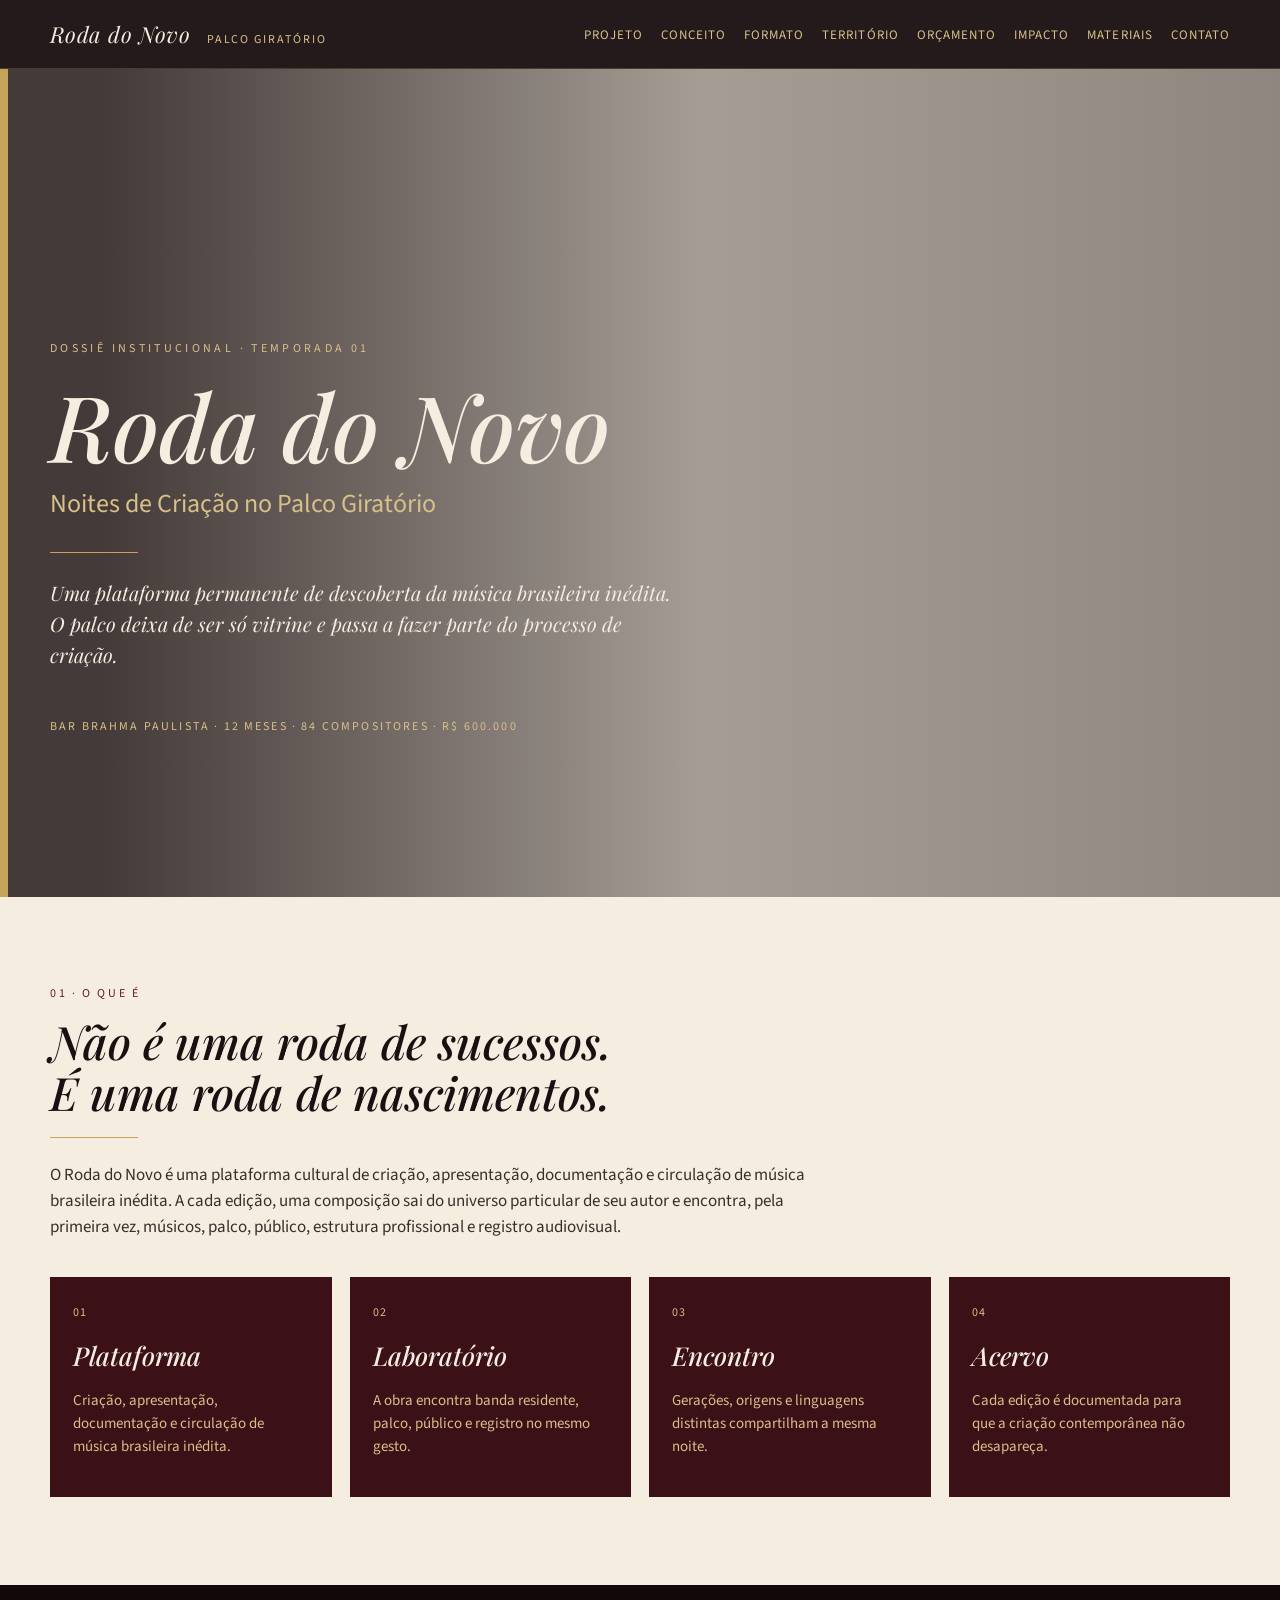
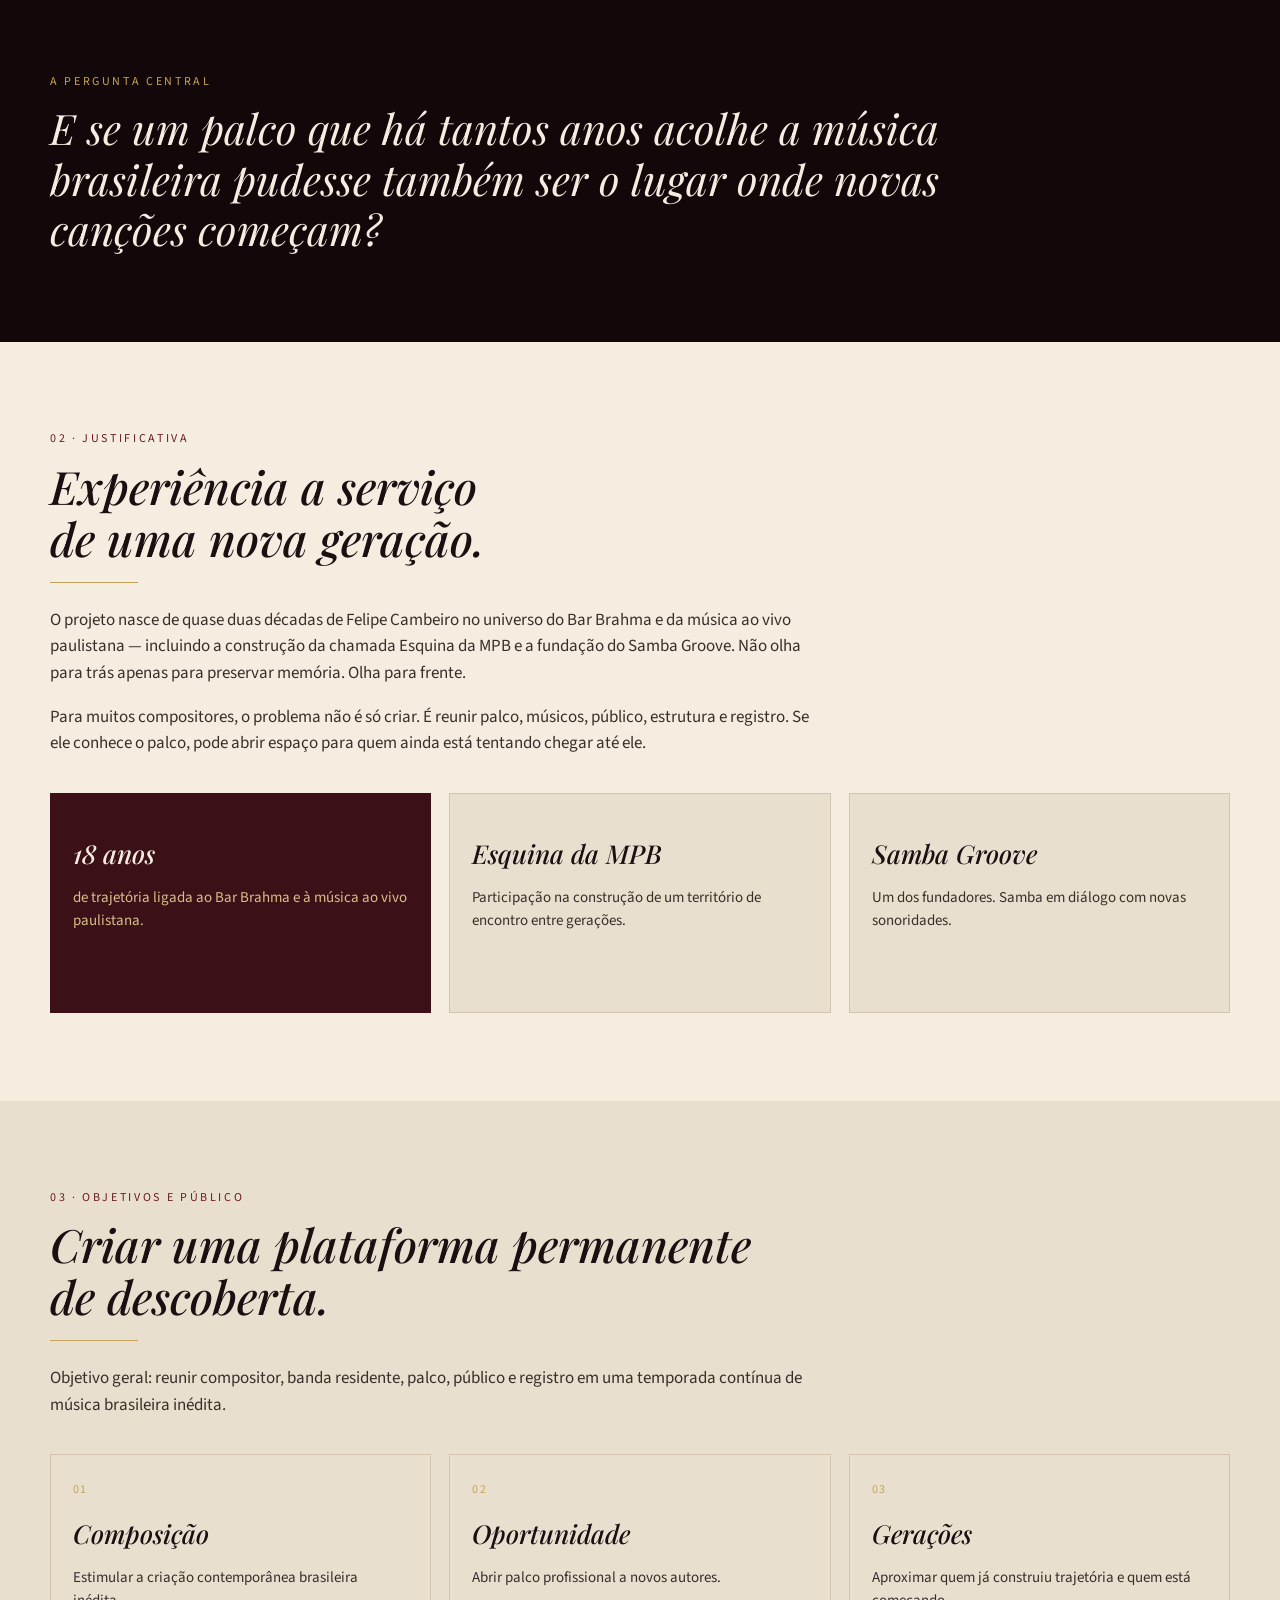
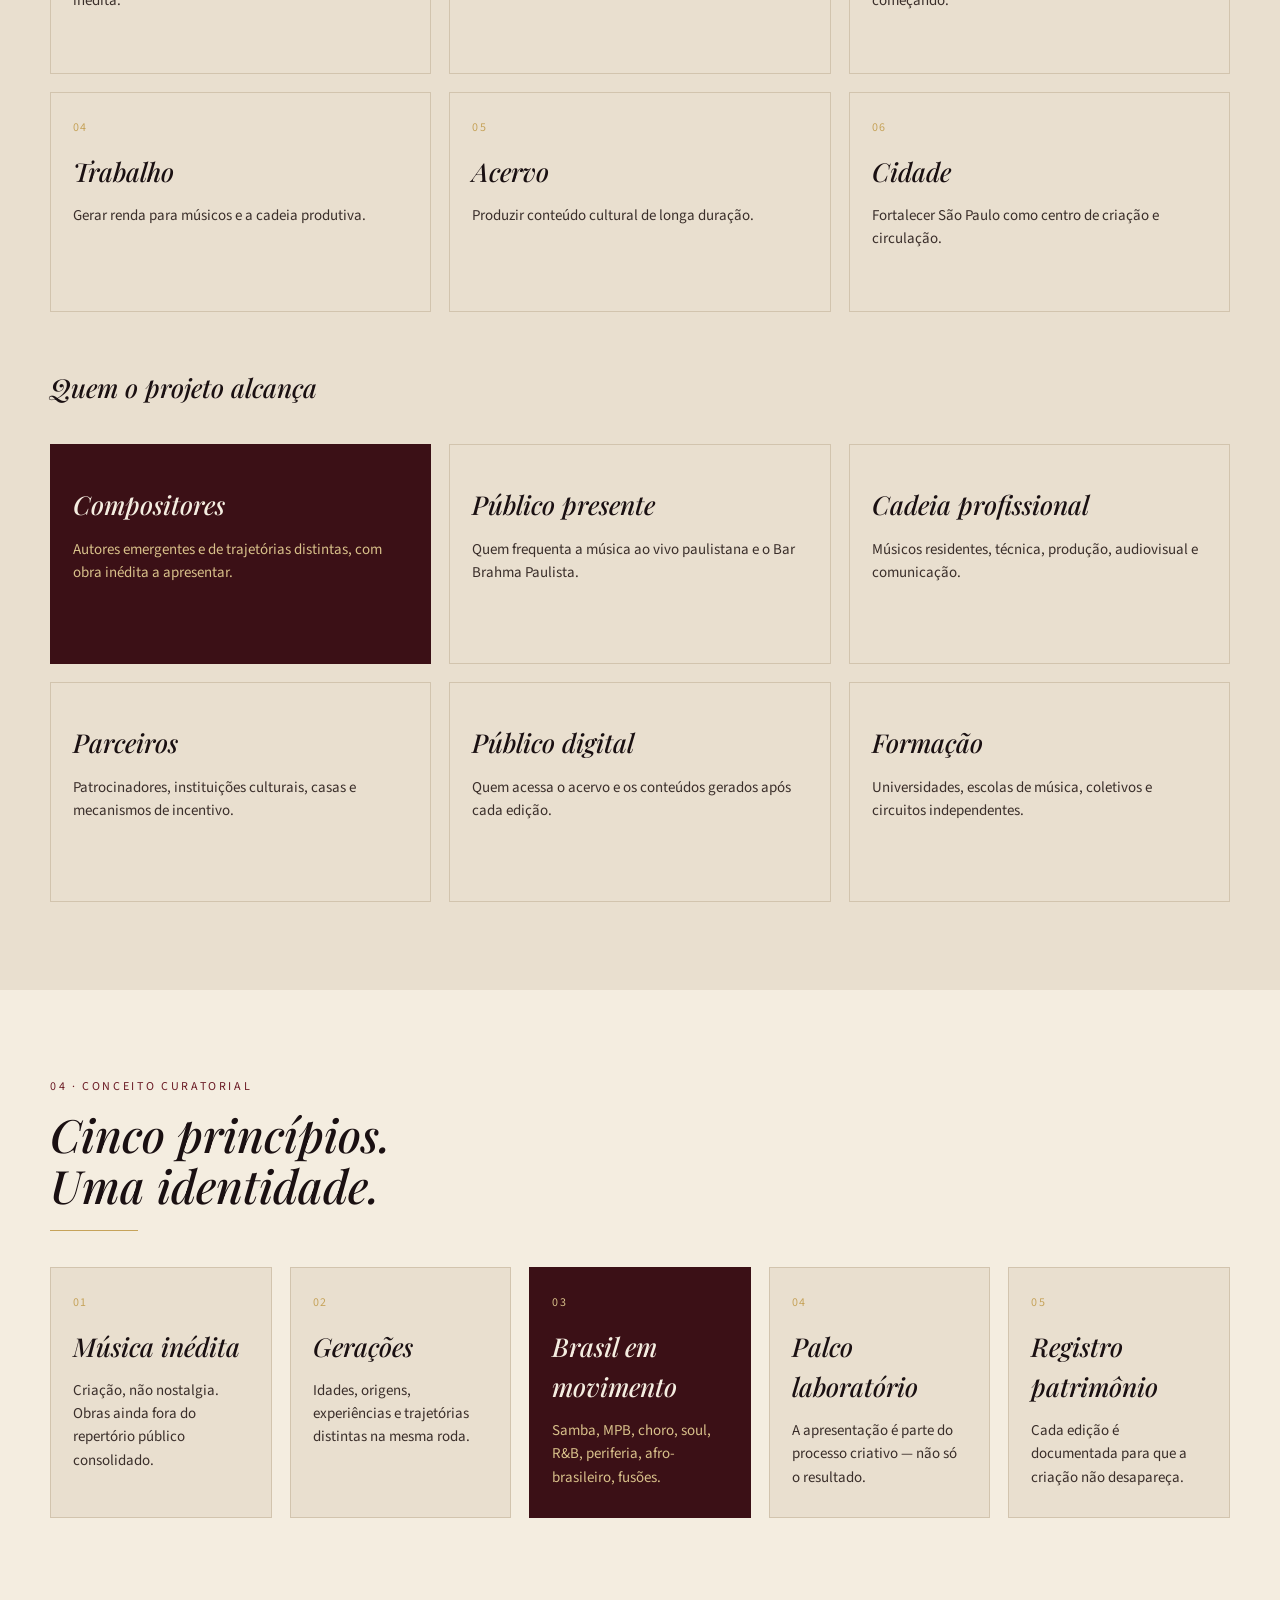
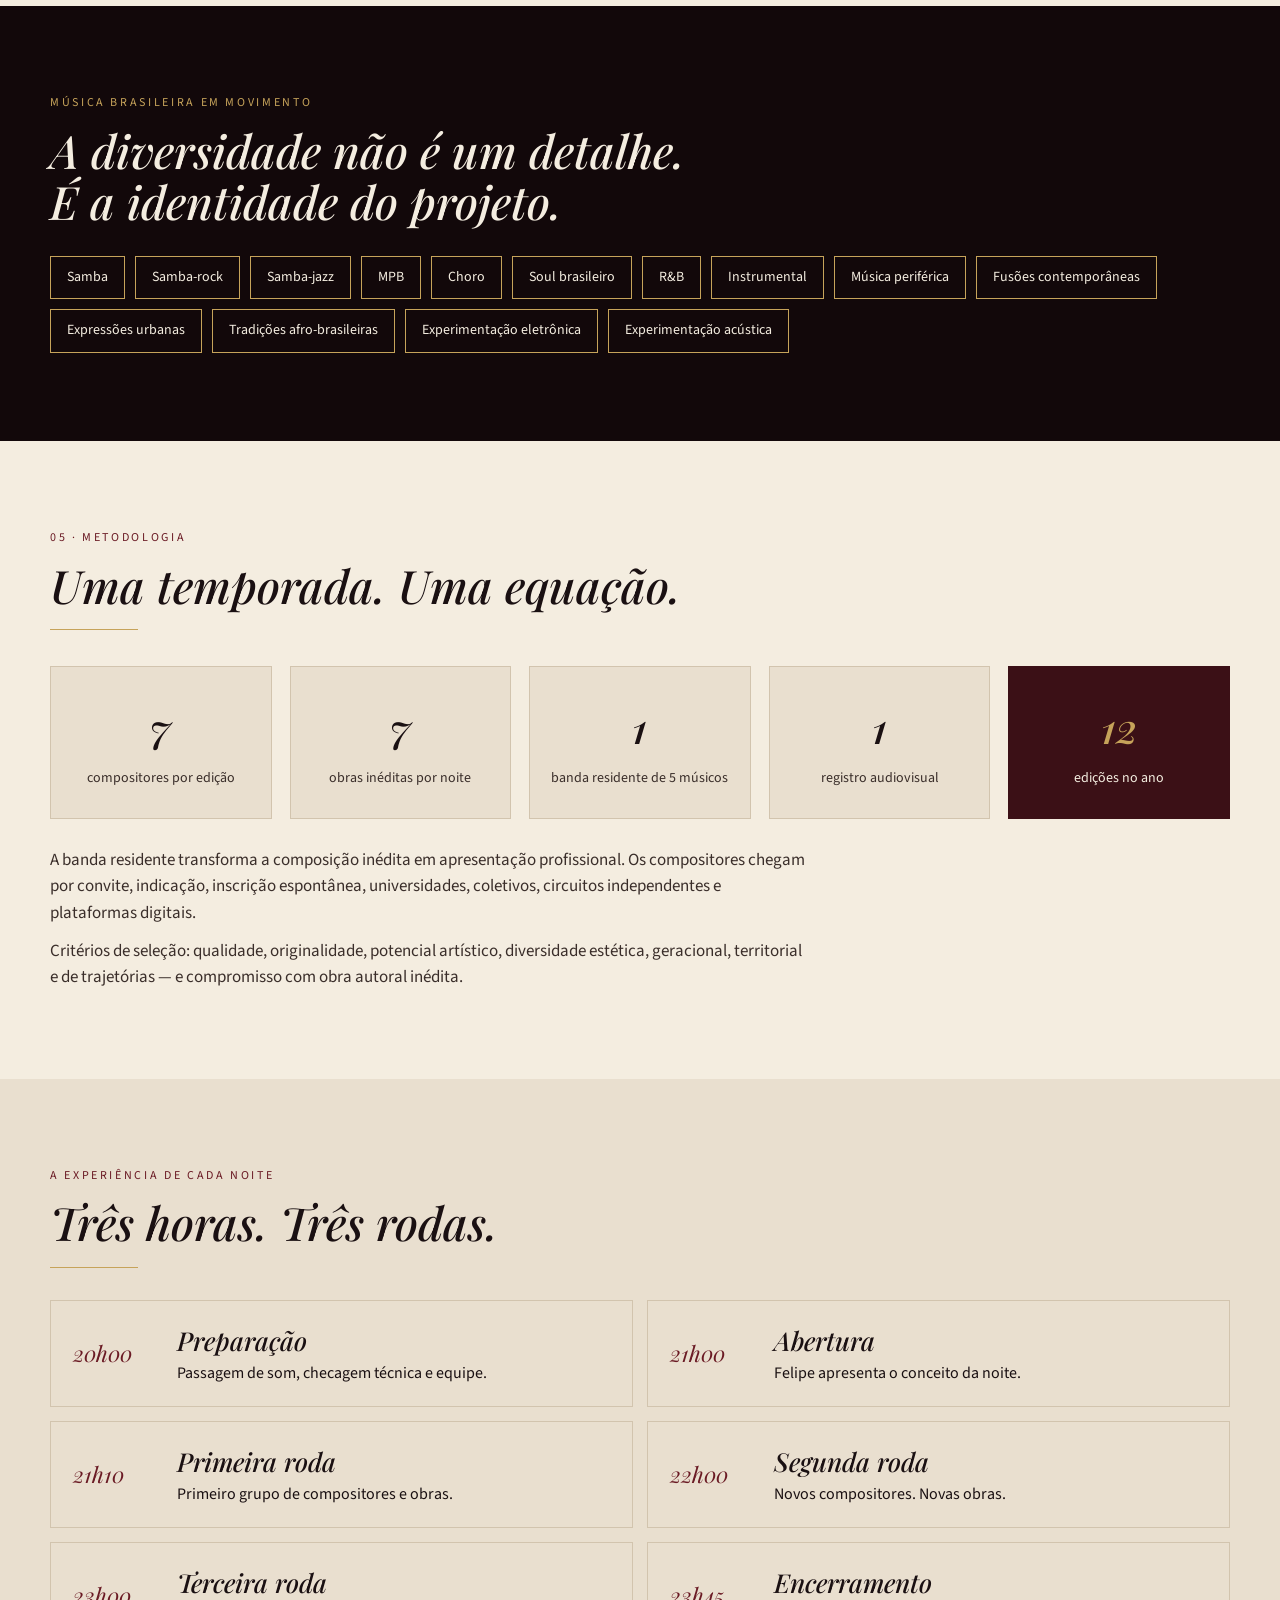
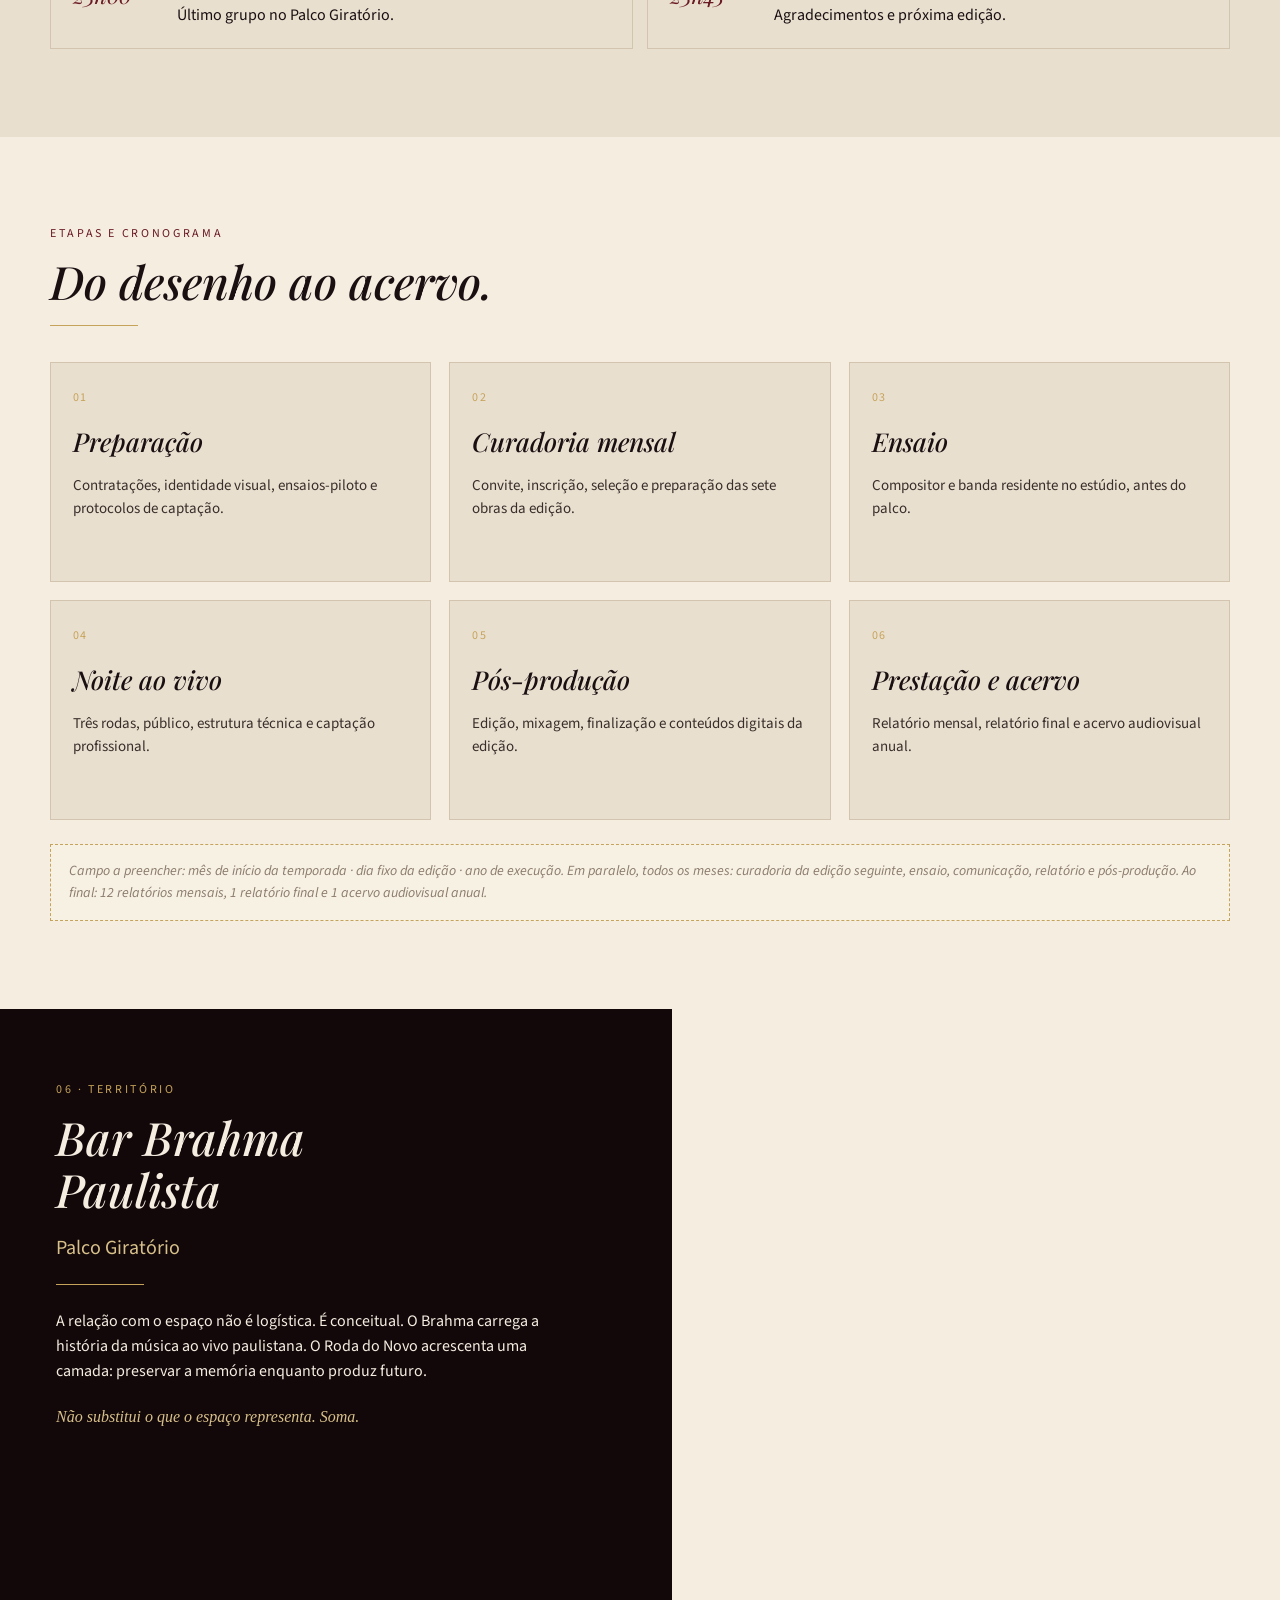
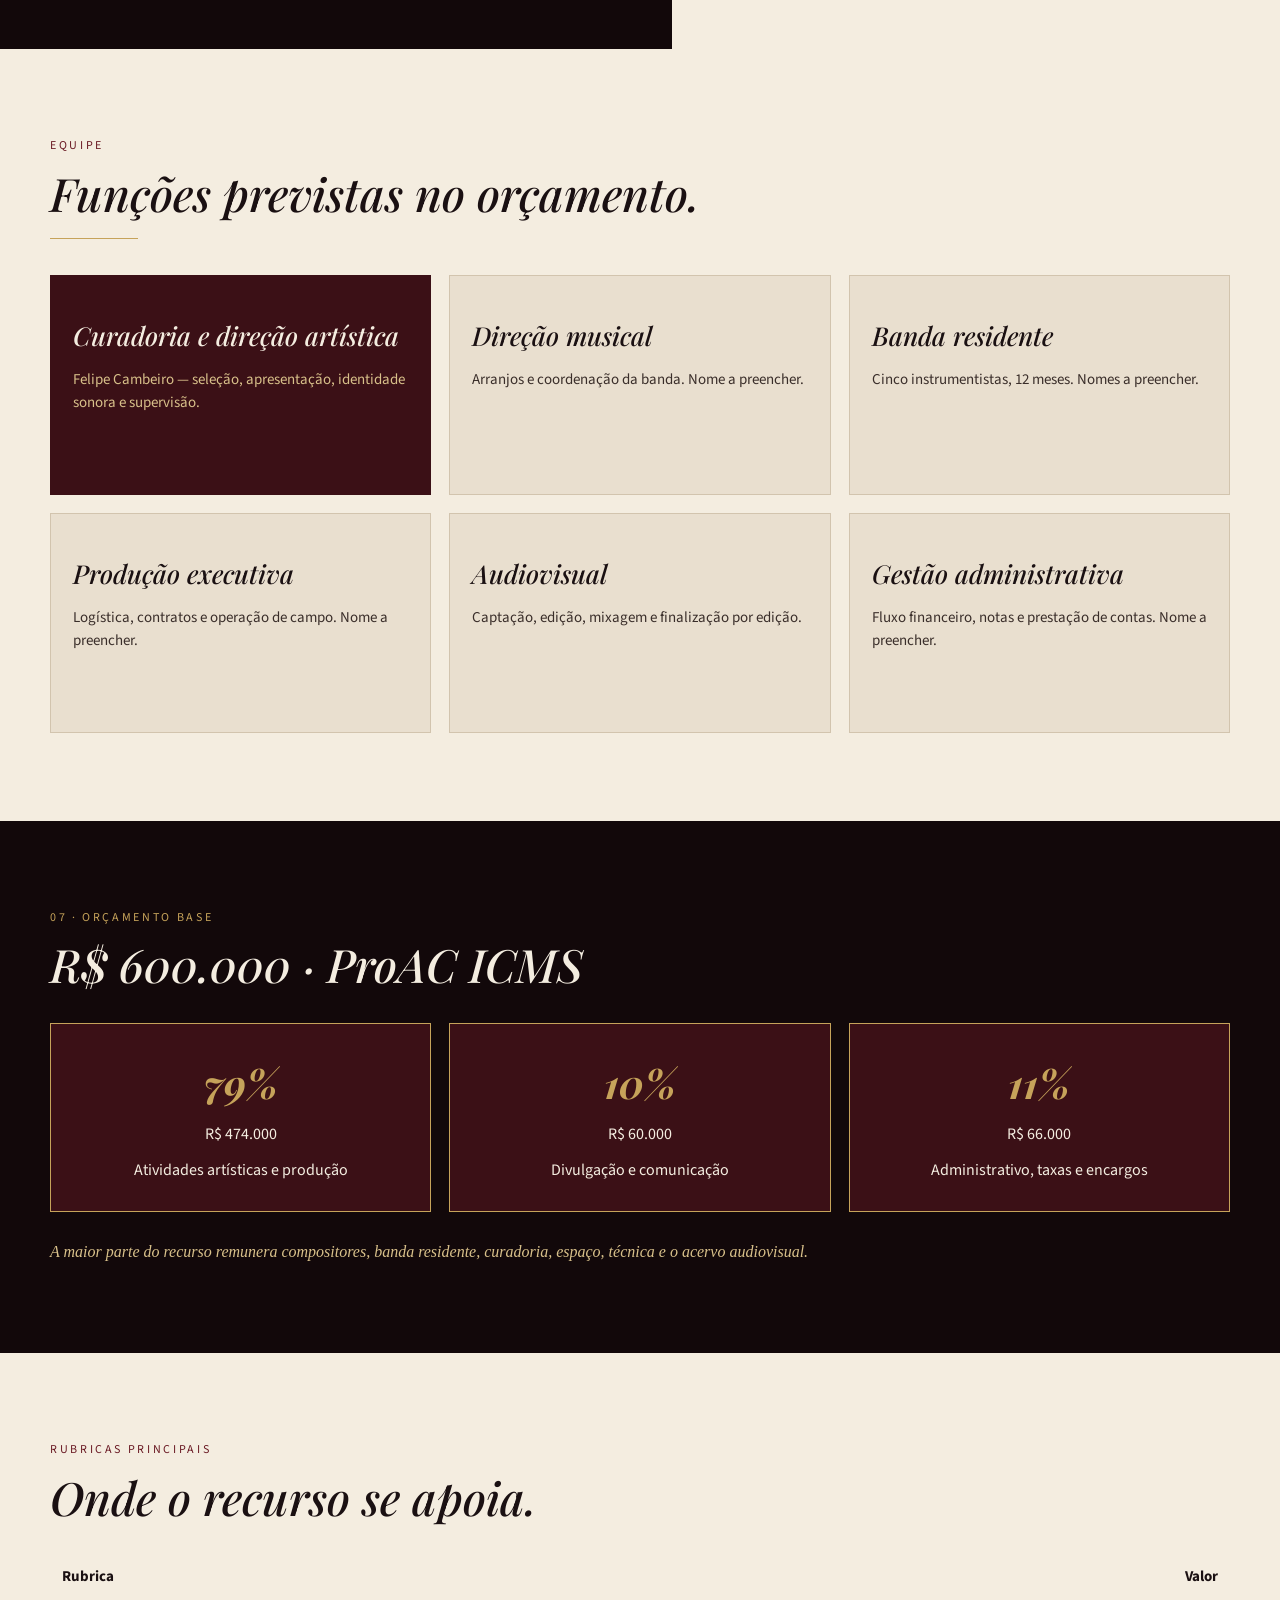
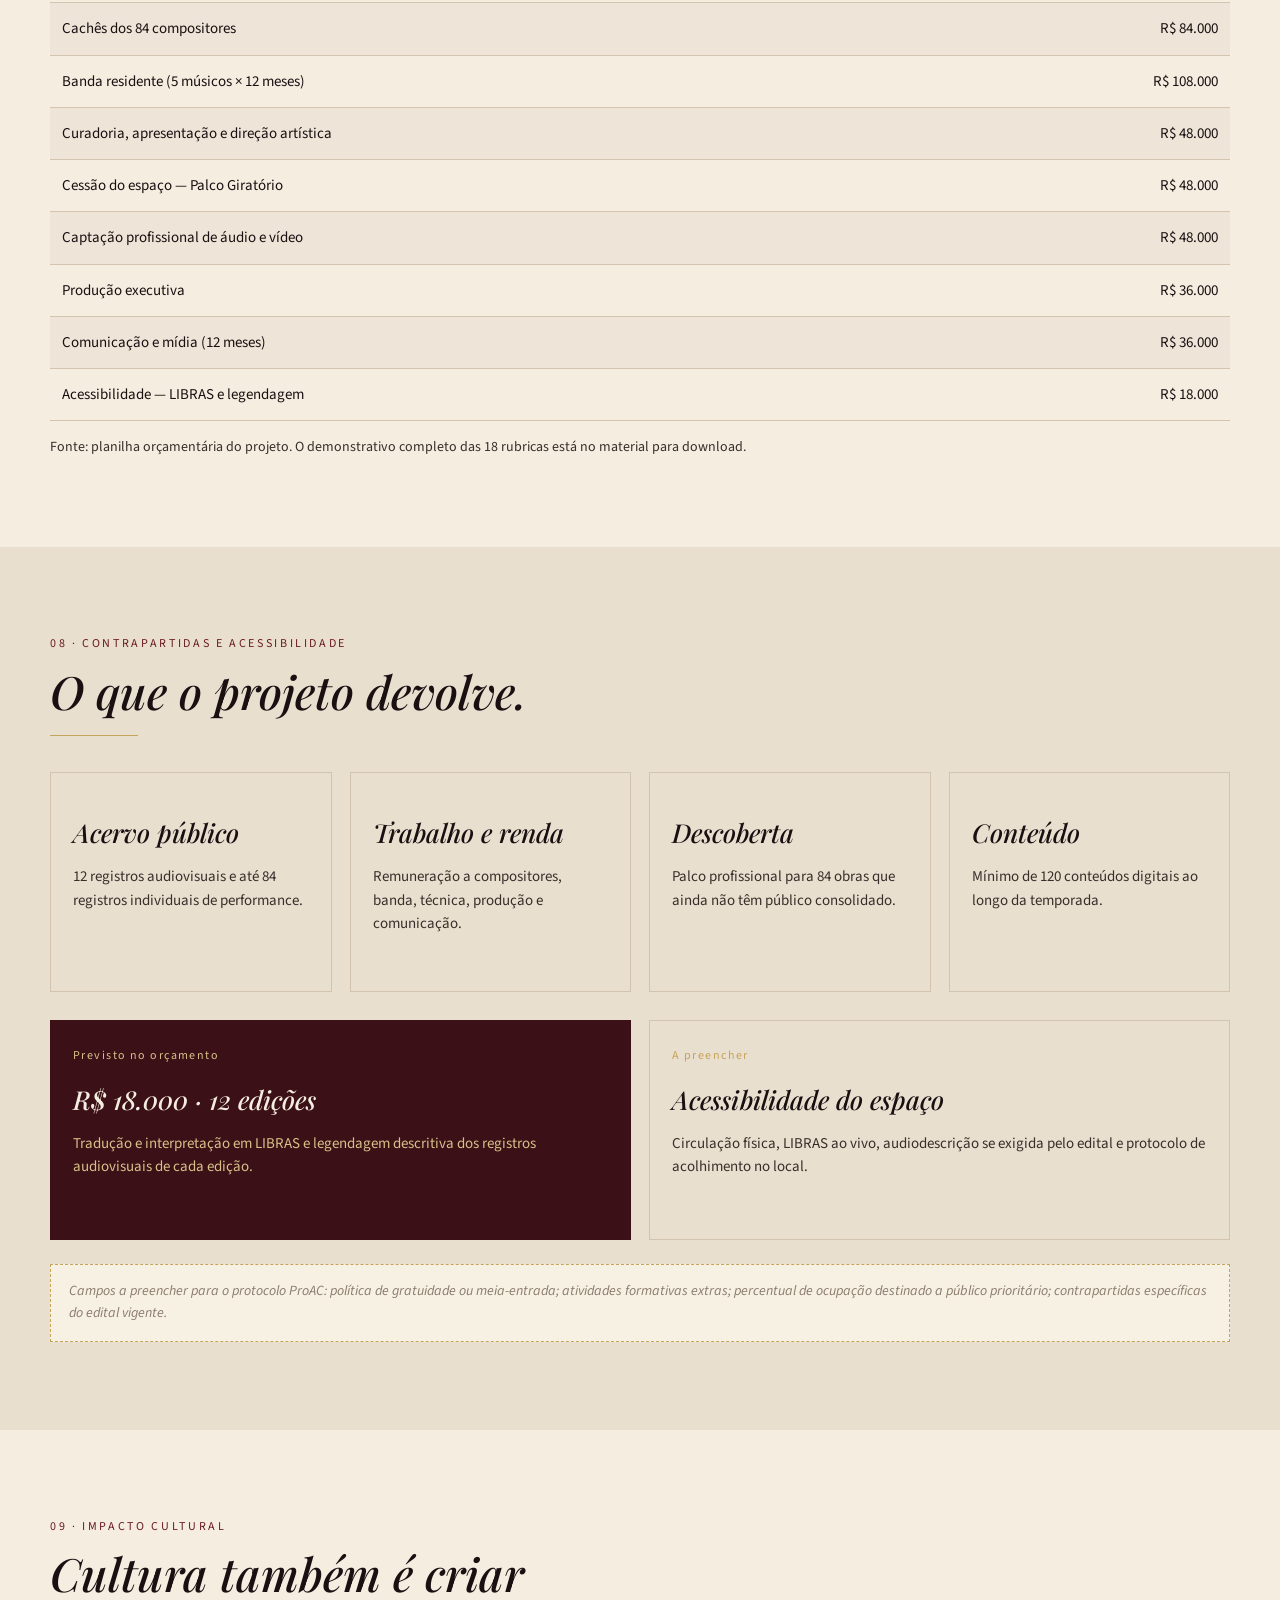
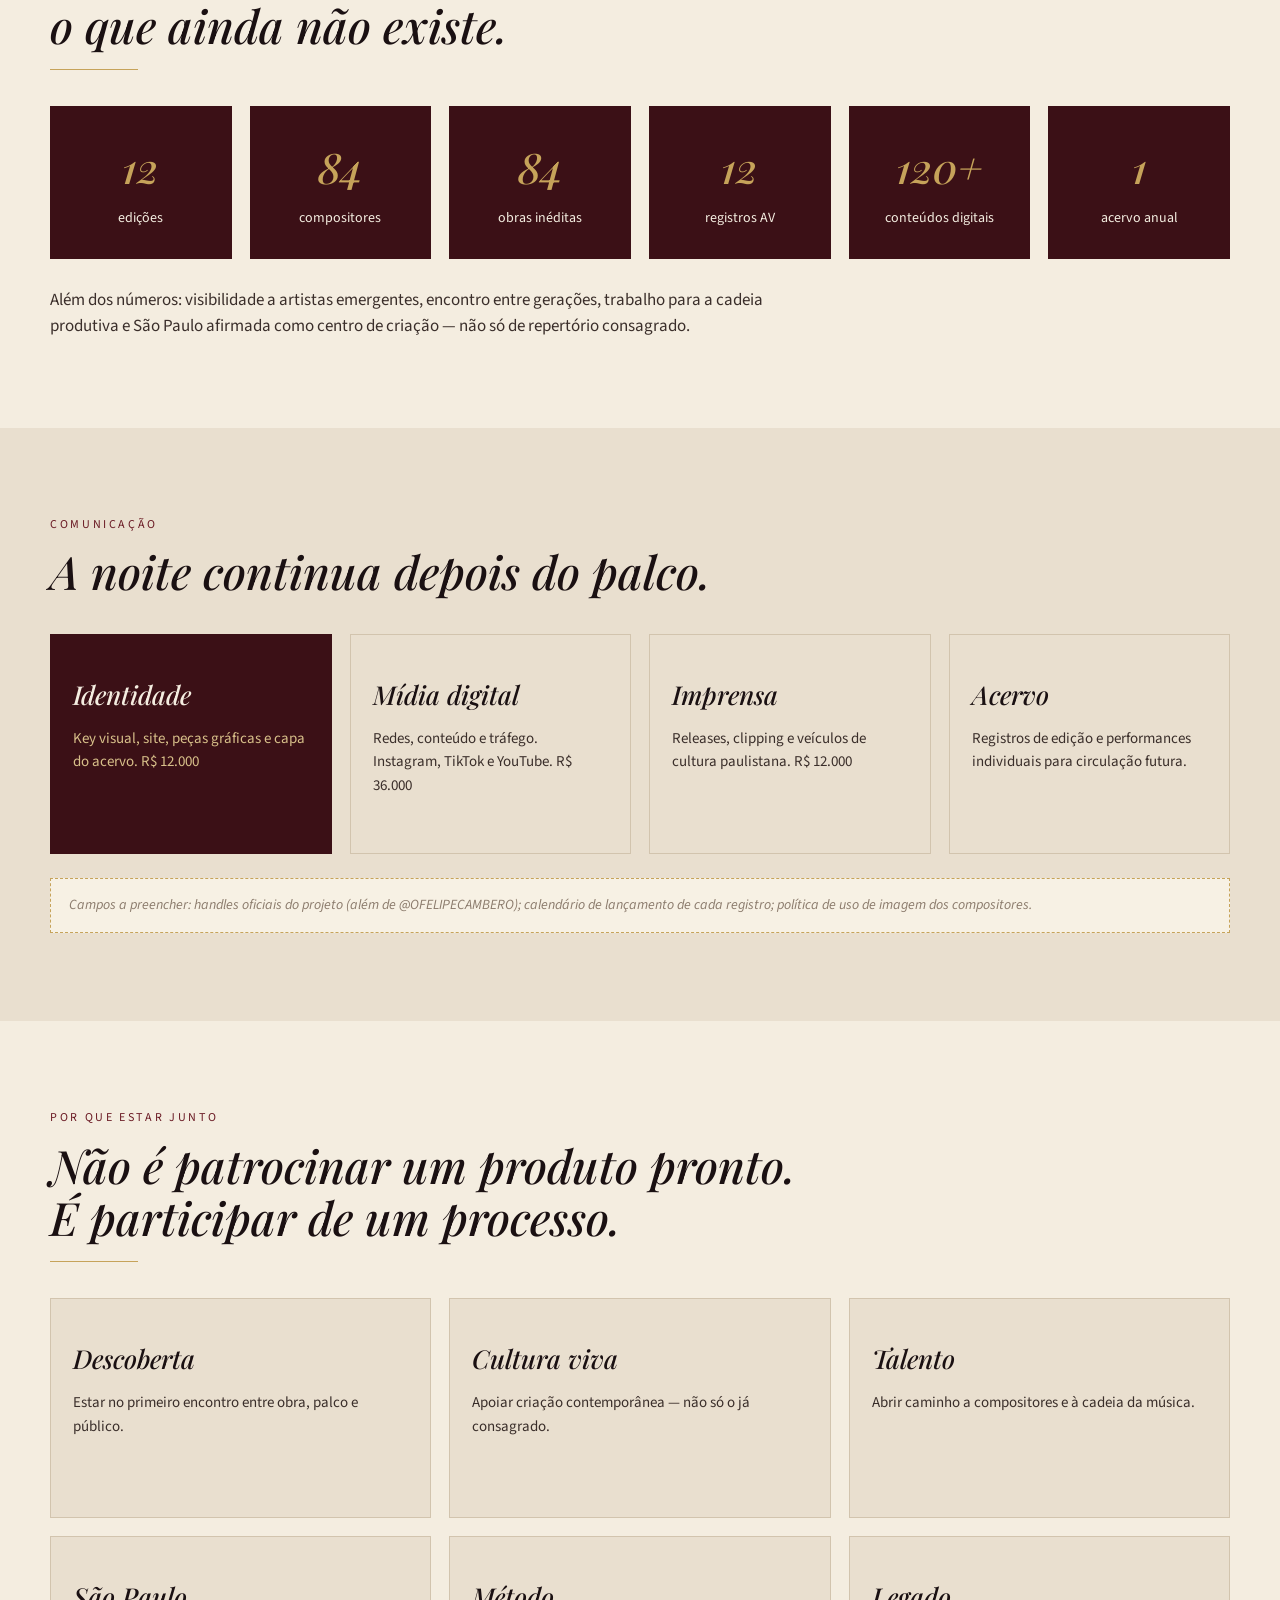
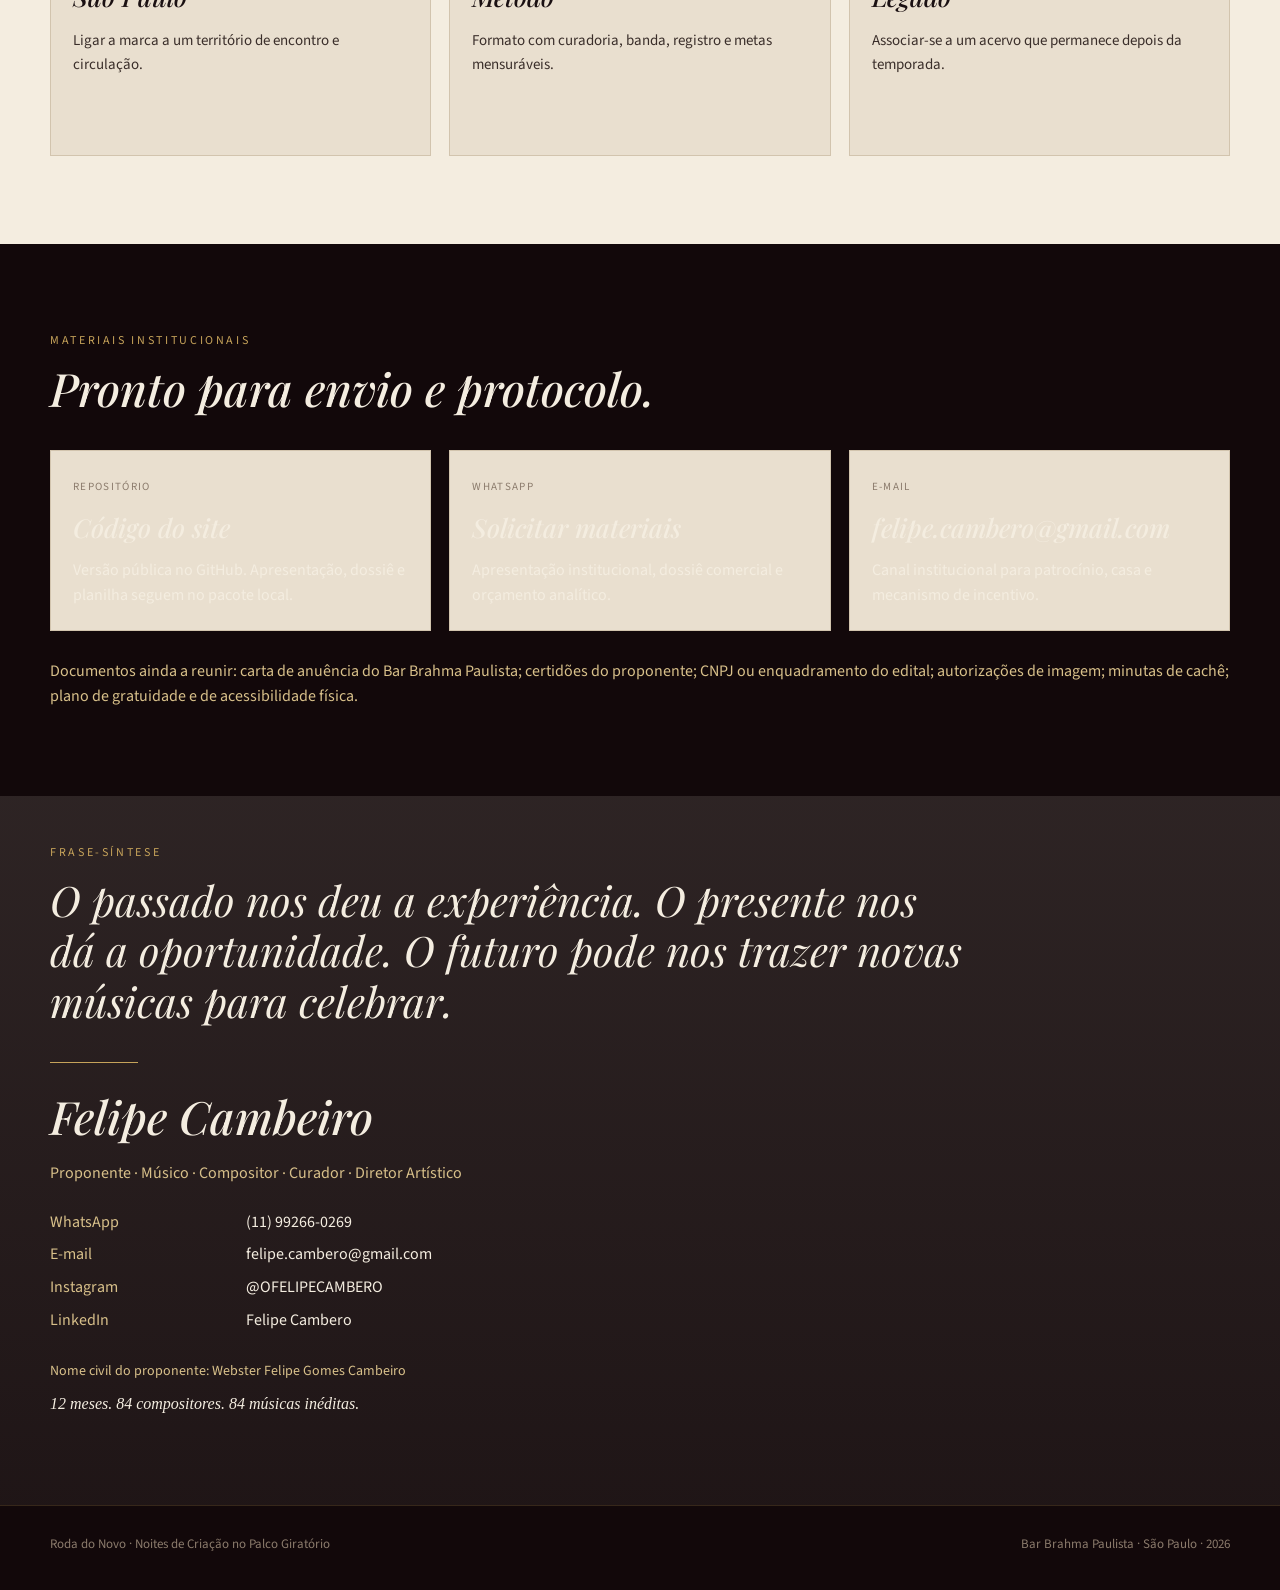
==== index.html @ fe4c33e0 "Adiciona a página institucional do Roda do Novo" ====
<!DOCTYPE html>
<html lang="pt-BR">
<head>
  <meta charset="UTF-8" />
  <meta name="viewport" content="width=device-width, initial-scale=1" />
  <title>Roda do Novo — Noites de Criação no Palco Giratório</title>
  <meta name="description" content="Plataforma de criação, apresentação, documentação e circulação de música brasileira inédita no Palco Giratório do Bar Brahma Paulista." />
  <link rel="preconnect" href="https://fonts.googleapis.com" />
  <link rel="preconnect" href="https://fonts.gstatic.com" crossorigin />
  <link href="https://fonts.googleapis.com/css2?family=Playfair+Display:ital,wght@0,500;1,500;1,600&family=Source+Sans+3:wght@400;500;600&display=swap" rel="stylesheet" />
  <link rel="stylesheet" href="css/site.css" />
</head>
<body>
  <header class="nav">
    <div class="nav-inner">
      <a class="brand" href="#inicio">Roda do Novo <span>Palco Giratório</span></a>
      <button class="nav-toggle" type="button" aria-expanded="false">Menu</button>
      <ul class="nav-links">
        <li><a href="#projeto">Projeto</a></li>
        <li><a href="#conceito">Conceito</a></li>
        <li><a href="#formato">Formato</a></li>
        <li><a href="#territorio">Território</a></li>
        <li><a href="#orcamento">Orçamento</a></li>
        <li><a href="#impacto">Impacto</a></li>
        <li><a href="#materiais">Materiais</a></li>
        <li><a href="#contato">Contato</a></li>
      </ul>
    </div>
  </header>
  <section class="hero" id="inicio">
    <div class="wrap hero-inner">
      <p class="kicker">Dossiê institucional · Temporada 01</p>
      <h1>Roda do Novo</h1>
      <p class="sub">Noites de Criação no Palco Giratório</p>
      <hr class="rule" />
      <p class="lead">Uma plataforma permanente de descoberta da música brasileira inédita. O palco deixa de ser só vitrine e passa a fazer parte do processo de criação.</p>
      <p class="hero-meta">Bar Brahma Paulista · 12 meses · 84 compositores · R$ 600.000</p>
    </div>
  </section>
  <section id="projeto">
    <div class="wrap">
      <p class="sec-label">01 · O que é</p>
      <h2>Não é uma roda de sucessos.<br />É uma roda de nascimentos.</h2>
      <hr class="rule" />
      <p class="muted">O Roda do Novo é uma plataforma cultural de criação, apresentação, documentação e circulação de música brasileira inédita. A cada edição, uma composição sai do universo particular de seu autor e encontra, pela primeira vez, músicos, palco, público, estrutura profissional e registro audiovisual.</p>
      <div class="grid-4">
        <article class="card dark"><p class="num">01</p><h3>Plataforma</h3><p>Criação, apresentação, documentação e circulação de música brasileira inédita.</p></article>
        <article class="card dark"><p class="num">02</p><h3>Laboratório</h3><p>A obra encontra banda residente, palco, público e registro no mesmo gesto.</p></article>
        <article class="card dark"><p class="num">03</p><h3>Encontro</h3><p>Gerações, origens e linguagens distintas compartilham a mesma noite.</p></article>
        <article class="card dark"><p class="num">04</p><h3>Acervo</h3><p>Cada edição é documentada para que a criação contemporânea não desapareça.</p></article>
      </div>
    </div>
  </section>
  <section class="on-dark">
    <div class="wrap">
      <p class="sec-label">A pergunta central</p>
      <p class="quote-block">E se um palco que há tantos anos acolhe a música brasileira pudesse também ser o lugar onde novas canções começam?</p>
    </div>
  </section>
  <section id="justificativa">
    <div class="wrap">
      <p class="sec-label">02 · Justificativa</p>
      <h2>Experiência a serviço<br />de uma nova geração.</h2>
      <hr class="rule" />
      <p class="muted">O projeto nasce de quase duas décadas de Felipe Cambeiro no universo do Bar Brahma e da música ao vivo paulistana — incluindo a construção da chamada Esquina da MPB e a fundação do Samba Groove. Não olha para trás apenas para preservar memória. Olha para frente.</p>
      <p class="muted" style="margin-top:18px">Para muitos compositores, o problema não é só criar. É reunir palco, músicos, público, estrutura e registro. Se ele conhece o palco, pode abrir espaço para quem ainda está tentando chegar até ele.</p>
      <div class="grid-3" style="margin-top:36px">
        <article class="card dark"><h3>18 anos</h3><p>de trajetória ligada ao Bar Brahma e à música ao vivo paulistana.</p></article>
        <article class="card"><h3>Esquina da MPB</h3><p>Participação na construção de um território de encontro entre gerações.</p></article>
        <article class="card"><h3>Samba Groove</h3><p>Um dos fundadores. Samba em diálogo com novas sonoridades.</p></article>
      </div>
    </div>
  </section>
  <section class="on-paper" id="objetivos">
    <div class="wrap">
      <p class="sec-label">03 · Objetivos e público</p>
      <h2>Criar uma plataforma permanente<br />de descoberta.</h2>
      <hr class="rule" />
      <p class="muted">Objetivo geral: reunir compositor, banda residente, palco, público e registro em uma temporada contínua de música brasileira inédita.</p>
      <div class="grid-3">
        <article class="card"><p class="num">01</p><h3>Composição</h3><p>Estimular a criação contemporânea brasileira inédita.</p></article>
        <article class="card"><p class="num">02</p><h3>Oportunidade</h3><p>Abrir palco profissional a novos autores.</p></article>
        <article class="card"><p class="num">03</p><h3>Gerações</h3><p>Aproximar quem já construiu trajetória e quem está começando.</p></article>
        <article class="card"><p class="num">04</p><h3>Trabalho</h3><p>Gerar renda para músicos e a cadeia produtiva.</p></article>
        <article class="card"><p class="num">05</p><h3>Acervo</h3><p>Produzir conteúdo cultural de longa duração.</p></article>
        <article class="card"><p class="num">06</p><h3>Cidade</h3><p>Fortalecer São Paulo como centro de criação e circulação.</p></article>
      </div>
      <h3 style="margin-top:56px">Quem o projeto alcança</h3>
      <div class="grid-3">
        <article class="card dark"><h3>Compositores</h3><p>Autores emergentes e de trajetórias distintas, com obra inédita a apresentar.</p></article>
        <article class="card"><h3>Público presente</h3><p>Quem frequenta a música ao vivo paulistana e o Bar Brahma Paulista.</p></article>
        <article class="card"><h3>Cadeia profissional</h3><p>Músicos residentes, técnica, produção, audiovisual e comunicação.</p></article>
        <article class="card"><h3>Parceiros</h3><p>Patrocinadores, instituições culturais, casas e mecanismos de incentivo.</p></article>
        <article class="card"><h3>Público digital</h3><p>Quem acessa o acervo e os conteúdos gerados após cada edição.</p></article>
        <article class="card"><h3>Formação</h3><p>Universidades, escolas de música, coletivos e circuitos independentes.</p></article>
      </div>
    </div>
  </section>
  <section id="conceito">
    <div class="wrap">
      <p class="sec-label">04 · Conceito curatorial</p>
      <h2>Cinco princípios.<br />Uma identidade.</h2>
      <hr class="rule" />
      <div class="grid-5">
        <article class="card"><p class="num">01</p><h3>Música inédita</h3><p>Criação, não nostalgia. Obras ainda fora do repertório público consolidado.</p></article>
        <article class="card"><p class="num">02</p><h3>Gerações</h3><p>Idades, origens, experiências e trajetórias distintas na mesma roda.</p></article>
        <article class="card dark"><p class="num">03</p><h3>Brasil em movimento</h3><p>Samba, MPB, choro, soul, R&B, periferia, afro-brasileiro, fusões.</p></article>
        <article class="card"><p class="num">04</p><h3>Palco laboratório</h3><p>A apresentação é parte do processo criativo — não só o resultado.</p></article>
        <article class="card"><p class="num">05</p><h3>Registro patrimônio</h3><p>Cada edição é documentada para que a criação não desapareça.</p></article>
      </div>
    </div>
  </section>
  <section class="on-dark">
    <div class="wrap">
      <p class="sec-label">Música brasileira em movimento</p>
      <h2>A diversidade não é um detalhe.<br />É a identidade do projeto.</h2>
      <div class="tags">
        <span>Samba</span><span>Samba-rock</span><span>Samba-jazz</span><span>MPB</span><span>Choro</span>
        <span>Soul brasileiro</span><span>R&B</span><span>Instrumental</span><span>Música periférica</span>
        <span>Fusões contemporâneas</span><span>Expressões urbanas</span><span>Tradições afro-brasileiras</span>
        <span>Experimentação eletrônica</span><span>Experimentação acústica</span>
      </div>
    </div>
  </section>
  <section id="formato">
    <div class="wrap">
      <p class="sec-label">05 · Metodologia</p>
      <h2>Uma temporada. Uma equação.</h2>
      <hr class="rule" />
      <div class="grid-5">
        <article class="stat"><strong>7</strong><span>compositores por edição</span></article>
        <article class="stat"><strong>7</strong><span>obras inéditas por noite</span></article>
        <article class="stat"><strong>1</strong><span>banda residente de 5 músicos</span></article>
        <article class="stat"><strong>1</strong><span>registro audiovisual</span></article>
        <article class="stat accent"><strong>12</strong><span>edições no ano</span></article>
      </div>
      <p class="muted" style="margin-top:28px">A banda residente transforma a composição inédita em apresentação profissional. Os compositores chegam por convite, indicação, inscrição espontânea, universidades, coletivos, circuitos independentes e plataformas digitais.</p>
      <p class="muted" style="margin-top:12px">Critérios de seleção: qualidade, originalidade, potencial artístico, diversidade estética, geracional, territorial e de trajetórias — e compromisso com obra autoral inédita.</p>
    </div>
  </section>
  <section class="on-paper" id="noite">
    <div class="wrap">
      <p class="sec-label">A experiência de cada noite</p>
      <h2>Três horas. Três rodas.</h2>
      <hr class="rule" />
      <div class="night">
        <article><time>20h00</time><div><h3>Preparação</h3><p>Passagem de som, checagem técnica e equipe.</p></div></article>
        <article><time>21h00</time><div><h3>Abertura</h3><p>Felipe apresenta o conceito da noite.</p></div></article>
        <article><time>21h10</time><div><h3>Primeira roda</h3><p>Primeiro grupo de compositores e obras.</p></div></article>
        <article><time>22h00</time><div><h3>Segunda roda</h3><p>Novos compositores. Novas obras.</p></div></article>
        <article><time>23h00</time><div><h3>Terceira roda</h3><p>Último grupo no Palco Giratório.</p></div></article>
        <article><time>23h45</time><div><h3>Encerramento</h3><p>Agradecimentos e próxima edição.</p></div></article>
      </div>
    </div>
  </section>
  <section id="etapas">
    <div class="wrap">
      <p class="sec-label">Etapas e cronograma</p>
      <h2>Do desenho ao acervo.</h2>
      <hr class="rule" />
      <div class="grid-3">
        <article class="card"><p class="num">01</p><h3>Preparação</h3><p>Contratações, identidade visual, ensaios-piloto e protocolos de captação.</p></article>
        <article class="card"><p class="num">02</p><h3>Curadoria mensal</h3><p>Convite, inscrição, seleção e preparação das sete obras da edição.</p></article>
        <article class="card"><p class="num">03</p><h3>Ensaio</h3><p>Compositor e banda residente no estúdio, antes do palco.</p></article>
        <article class="card"><p class="num">04</p><h3>Noite ao vivo</h3><p>Três rodas, público, estrutura técnica e captação profissional.</p></article>
        <article class="card"><p class="num">05</p><h3>Pós-produção</h3><p>Edição, mixagem, finalização e conteúdos digitais da edição.</p></article>
        <article class="card"><p class="num">06</p><h3>Prestação e acervo</h3><p>Relatório mensal, relatório final e acervo audiovisual anual.</p></article>
      </div>
      <p class="field">Campo a preencher: mês de início da temporada · dia fixo da edição · ano de execução. Em paralelo, todos os meses: curadoria da edição seguinte, ensaio, comunicação, relatório e pós-produção. Ao final: 12 relatórios mensais, 1 relatório final e 1 acervo audiovisual anual.</p>
    </div>
  </section>
  <div class="split" id="territorio">
    <div class="split-copy">
      <p class="sec-label">06 · Território</p>
      <h2>Bar Brahma<br />Paulista</h2>
      <p class="sub" style="color:var(--gold-soft);margin:8px 0 20px;font-size:20px">Palco Giratório</p>
      <hr class="rule" />
      <p style="max-width:520px">A relação com o espaço não é logística. É conceitual. O Brahma carrega a história da música ao vivo paulistana. O Roda do Novo acrescenta uma camada: preservar a memória enquanto produz futuro.</p>
      <p style="margin-top:22px;font-family:Georgia,serif;font-style:italic;color:var(--gold-soft)">Não substitui o que o espaço representa. Soma.</p>
    </div>
    <div class="split-photo" role="img" aria-label="Palco Giratório do Bar Brahma Paulista"></div>
  </div>
  <section id="equipe">
    <div class="wrap">
      <p class="sec-label">Equipe</p>
      <h2>Funções previstas no orçamento.</h2>
      <hr class="rule" />
      <div class="grid-3">
        <article class="card dark"><h3>Curadoria e direção artística</h3><p>Felipe Cambeiro — seleção, apresentação, identidade sonora e supervisão.</p></article>
        <article class="card"><h3>Direção musical</h3><p>Arranjos e coordenação da banda. Nome a preencher.</p></article>
        <article class="card"><h3>Banda residente</h3><p>Cinco instrumentistas, 12 meses. Nomes a preencher.</p></article>
        <article class="card"><h3>Produção executiva</h3><p>Logística, contratos e operação de campo. Nome a preencher.</p></article>
        <article class="card"><h3>Audiovisual</h3><p>Captação, edição, mixagem e finalização por edição.</p></article>
        <article class="card"><h3>Gestão administrativa</h3><p>Fluxo financeiro, notas e prestação de contas. Nome a preencher.</p></article>
      </div>
    </div>
  </section>
  <section class="on-dark" id="orcamento">
    <div class="wrap">
      <p class="sec-label">07 · Orçamento base</p>
      <h2>R$ 600.000 · ProAC ICMS</h2>
      <div class="grid-3 budget-cats">
        <article><strong>79%</strong><em>R$ 474.000</em><p>Atividades artísticas e produção</p></article>
        <article><strong>10%</strong><em>R$ 60.000</em><p>Divulgação e comunicação</p></article>
        <article><strong>11%</strong><em>R$ 66.000</em><p>Administrativo, taxas e encargos</p></article>
      </div>
      <p style="margin-top:28px;font-family:Georgia,serif;font-style:italic;color:var(--gold-soft)">A maior parte do recurso remunera compositores, banda residente, curadoria, espaço, técnica e o acervo audiovisual.</p>
    </div>
  </section>
  <section>
    <div class="wrap">
      <p class="sec-label">Rubricas principais</p>
      <h2>Onde o recurso se apoia.</h2>
      <table class="table">
        <thead><tr><th>Rubrica</th><th>Valor</th></tr></thead>
        <tbody>
          <tr><td>Cachês dos 84 compositores</td><td>R$ 84.000</td></tr>
          <tr><td>Banda residente (5 músicos × 12 meses)</td><td>R$ 108.000</td></tr>
          <tr><td>Curadoria, apresentação e direção artística</td><td>R$ 48.000</td></tr>
          <tr><td>Cessão do espaço — Palco Giratório</td><td>R$ 48.000</td></tr>
          <tr><td>Captação profissional de áudio e vídeo</td><td>R$ 48.000</td></tr>
          <tr><td>Produção executiva</td><td>R$ 36.000</td></tr>
          <tr><td>Comunicação e mídia (12 meses)</td><td>R$ 36.000</td></tr>
          <tr><td>Acessibilidade — LIBRAS e legendagem</td><td>R$ 18.000</td></tr>
        </tbody>
      </table>
      <p class="muted" style="margin-top:16px;font-size:14px">Fonte: planilha orçamentária do projeto. O demonstrativo completo das 18 rubricas está no material para download.</p>
    </div>
  </section>
  <section class="on-paper" id="contrapartidas">
    <div class="wrap">
      <p class="sec-label">08 · Contrapartidas e acessibilidade</p>
      <h2>O que o projeto devolve.</h2>
      <hr class="rule" />
      <div class="grid-4">
        <article class="card"><h3>Acervo público</h3><p>12 registros audiovisuais e até 84 registros individuais de performance.</p></article>
        <article class="card"><h3>Trabalho e renda</h3><p>Remuneração a compositores, banda, técnica, produção e comunicação.</p></article>
        <article class="card"><h3>Descoberta</h3><p>Palco profissional para 84 obras que ainda não têm público consolidado.</p></article>
        <article class="card"><h3>Conteúdo</h3><p>Mínimo de 120 conteúdos digitais ao longo da temporada.</p></article>
      </div>
      <div class="grid-2" style="margin-top:28px">
        <article class="card dark"><p class="num">Previsto no orçamento</p><h3>R$ 18.000 · 12 edições</h3><p>Tradução e interpretação em LIBRAS e legendagem descritiva dos registros audiovisuais de cada edição.</p></article>
        <article class="card"><p class="num">A preencher</p><h3>Acessibilidade do espaço</h3><p>Circulação física, LIBRAS ao vivo, audiodescrição se exigida pelo edital e protocolo de acolhimento no local.</p></article>
      </div>
      <p class="field">Campos a preencher para o protocolo ProAC: política de gratuidade ou meia-entrada; atividades formativas extras; percentual de ocupação destinado a público prioritário; contrapartidas específicas do edital vigente.</p>
    </div>
  </section>
  <section id="impacto">
    <div class="wrap">
      <p class="sec-label">09 · Impacto cultural</p>
      <h2>Cultura também é criar<br />o que ainda não existe.</h2>
      <hr class="rule" />
      <div class="grid-6">
        <article class="stat accent"><strong>12</strong><span>edições</span></article>
        <article class="stat accent"><strong>84</strong><span>compositores</span></article>
        <article class="stat accent"><strong>84</strong><span>obras inéditas</span></article>
        <article class="stat accent"><strong>12</strong><span>registros AV</span></article>
        <article class="stat accent"><strong>120+</strong><span>conteúdos digitais</span></article>
        <article class="stat accent"><strong>1</strong><span>acervo anual</span></article>
      </div>
      <p class="muted" style="margin-top:28px">Além dos números: visibilidade a artistas emergentes, encontro entre gerações, trabalho para a cadeia produtiva e São Paulo afirmada como centro de criação — não só de repertório consagrado.</p>
    </div>
  </section>
  <section class="on-paper" id="comunicacao">
    <div class="wrap">
      <p class="sec-label">Comunicação</p>
      <h2>A noite continua depois do palco.</h2>
      <div class="grid-4">
        <article class="card dark"><h3>Identidade</h3><p>Key visual, site, peças gráficas e capa do acervo. R$ 12.000</p></article>
        <article class="card"><h3>Mídia digital</h3><p>Redes, conteúdo e tráfego. Instagram, TikTok e YouTube. R$ 36.000</p></article>
        <article class="card"><h3>Imprensa</h3><p>Releases, clipping e veículos de cultura paulistana. R$ 12.000</p></article>
        <article class="card"><h3>Acervo</h3><p>Registros de edição e performances individuais para circulação futura.</p></article>
      </div>
      <p class="field">Campos a preencher: handles oficiais do projeto (além de @OFELIPECAMBERO); calendário de lançamento de cada registro; política de uso de imagem dos compositores.</p>
    </div>
  </section>
  <section id="parceiros">
    <div class="wrap">
      <p class="sec-label">Por que estar junto</p>
      <h2>Não é patrocinar um produto pronto.<br />É participar de um processo.</h2>
      <hr class="rule" />
      <div class="grid-3">
        <article class="card"><h3>Descoberta</h3><p>Estar no primeiro encontro entre obra, palco e público.</p></article>
        <article class="card"><h3>Cultura viva</h3><p>Apoiar criação contemporânea — não só o já consagrado.</p></article>
        <article class="card"><h3>Talento</h3><p>Abrir caminho a compositores e à cadeia da música.</p></article>
        <article class="card"><h3>São Paulo</h3><p>Ligar a marca a um território de encontro e circulação.</p></article>
        <article class="card"><h3>Método</h3><p>Formato com curadoria, banda, registro e metas mensuráveis.</p></article>
        <article class="card"><h3>Legado</h3><p>Associar-se a um acervo que permanece depois da temporada.</p></article>
      </div>
    </div>
  </section>
  <section class="on-dark" id="materiais">
    <div class="wrap">
      <p class="sec-label">Materiais institucionais</p>
      <h2>Pronto para envio e protocolo.</h2>
      <div class="grid-3 materials">
        <a href="https://github.com/webguitar/roda-do-novo" target="_blank" rel="noopener">
          <small>Repositório</small>
          <h3 style="margin:10px 0">Código do site</h3>
          <p>Versão pública no GitHub. Apresentação, dossiê e planilha seguem no pacote local.</p>
        </a>
        <a href="https://wa.me/5511992660269">
          <small>WhatsApp</small>
          <h3 style="margin:10px 0">Solicitar materiais</h3>
          <p>Apresentação institucional, dossiê comercial e orçamento analítico.</p>
        </a>
        <a href="mailto:felipe.cambero@gmail.com">
          <small>E-mail</small>
          <h3 style="margin:10px 0">felipe.cambero@gmail.com</h3>
          <p>Canal institucional para patrocínio, casa e mecanismo de incentivo.</p>
        </a>
      </div>
      <p style="margin-top:28px;color:var(--gold-soft)">Documentos ainda a reunir: carta de anuência do Bar Brahma Paulista; certidões do proponente; CNPJ ou enquadramento do edital; autorizações de imagem; minutas de cachê; plano de gratuidade e de acessibilidade física.</p>
    </div>
  </section>
  <section class="on-dark" id="contato" style="padding-top:48px;background:linear-gradient(180deg, rgba(18,8,10,0.88), rgba(18,8,10,0.94));">
    <div class="wrap">
      <p class="sec-label">Frase-síntese</p>
      <p class="quote-block">O passado nos deu a experiência. O presente nos dá a oportunidade. O futuro pode nos trazer novas músicas para celebrar.</p>
      <hr class="rule" style="margin-top:36px" />
      <h2 style="margin-top:28px">Felipe Cambeiro</h2>
      <p style="color:var(--gold-soft)">Proponente · Músico · Compositor · Curador · Diretor Artístico</p>
      <dl class="contact-grid">
        <dt>WhatsApp</dt><dd><a href="https://wa.me/5511992660269">(11) 99266-0269</a></dd>
        <dt>E-mail</dt><dd><a href="mailto:felipe.cambero@gmail.com">felipe.cambero@gmail.com</a></dd>
        <dt>Instagram</dt><dd><a href="https://instagram.com/OFELIPECAMBERO" target="_blank" rel="noopener">@OFELIPECAMBERO</a></dd>
        <dt>LinkedIn</dt><dd>Felipe Cambero</dd>
      </dl>
      <p style="margin-top:28px;color:var(--gold-soft);font-size:14px">Nome civil do proponente: Webster Felipe Gomes Cambeiro</p>
      <p style="margin-top:10px;font-family:Georgia,serif;font-style:italic">12 meses. 84 compositores. 84 músicas inéditas.</p>
    </div>
  </section>
  <footer class="site-foot">
    <div class="wrap foot-inner">
      <p>Roda do Novo · Noites de Criação no Palco Giratório</p>
      <p>Bar Brahma Paulista · São Paulo · <span data-year></span></p>
    </div>
  </footer>
  <script src="js/site.js"></script>
</body>
</html>
---- css/site.css ----
:root {
  --deep: #12080a;
  --burgundy: #3b1016;
  --wine: #6a1a24;
  --cream: #f4ede0;
  --paper: #e9dfcf;
  --gold: #c6a35a;
  --gold-soft: #d8c08a;
  --ink: #1a1012;
  --ink-soft: #3a2e2a;
  --mute: #8b7b6c;
  --rule: #d2c4ae;
  --white: #fffaf3;
}

* { box-sizing: border-box; margin: 0; padding: 0; }
html { scroll-behavior: smooth; }
body {
  font-family: "Source Sans 3", "Calibri", "Segoe UI", sans-serif;
  color: var(--ink);
  background: var(--cream);
  line-height: 1.55;
}
img { max-width: 100%; display: block; }
a { color: inherit; }

.wrap {
  width: min(1180px, calc(100% - 40px));
  margin: 0 auto;
}

.nav {
  position: sticky;
  top: 0;
  z-index: 40;
  background: rgba(18, 8, 10, 0.92);
  backdrop-filter: blur(16px);
  border-bottom: 1px solid rgba(198, 163, 90, 0.25);
}
.nav-inner {
  width: min(1180px, calc(100% - 32px));
  margin: 0 auto;
  display: flex;
  align-items: center;
  justify-content: space-between;
  min-height: 68px;
  gap: 20px;
}
.brand {
  font-family: "Playfair Display", Georgia, serif;
  font-style: italic;
  color: var(--cream);
  font-size: 22px;
  text-decoration: none;
  letter-spacing: 0.02em;
}
.brand span { color: var(--gold-soft); font-size: 12px; font-style: normal; font-family: "Source Sans 3", sans-serif; letter-spacing: 0.16em; margin-left: 10px; text-transform: uppercase; }
.nav-links { display: flex; flex-wrap: wrap; gap: 6px 18px; list-style: none; }
.nav-links a {
  color: var(--gold-soft);
  text-decoration: none;
  font-size: 13px;
  letter-spacing: 0.08em;
  text-transform: uppercase;
}
.nav-links a:hover { color: var(--cream); }
.nav-toggle {
  display: none;
  background: none;
  border: 1px solid var(--gold);
  color: var(--gold-soft);
  padding: 6px 10px;
  letter-spacing: 0.12em;
  text-transform: uppercase;
  font-size: 11px;
}

.hero {
  min-height: 92vh;
  background:
    linear-gradient(90deg, rgba(18,8,10,0.78) 8%, rgba(18,8,10,0.35) 55%, rgba(18,8,10,0.45) 100%),
    url("../img/palco-noite.jpg") center/cover no-repeat;
  color: var(--cream);
  display: flex;
  align-items: flex-end;
  position: relative;
}
.hero::before {
  content: "";
  position: absolute;
  left: 0; top: 0; bottom: 0;
  width: 8px;
  background: var(--gold);
}
.hero-inner { padding: 80px 0 72px; }
.kicker {
  letter-spacing: 0.28em;
  text-transform: uppercase;
  color: var(--gold-soft);
  font-size: 12px;
  margin-bottom: 22px;
}
.hero h1 {
  font-family: "Playfair Display", Georgia, serif;
  font-style: italic;
  font-weight: 500;
  font-size: clamp(48px, 8vw, 92px);
  line-height: 0.95;
  margin-bottom: 16px;
}
.hero h1 + p.sub {
  font-size: clamp(18px, 2.2vw, 26px);
  color: var(--gold-soft);
  margin-bottom: 28px;
}
.rule { width: 88px; height: 1px; background: var(--gold); border: 0; margin: 0 0 24px; }
.lead {
  max-width: 640px;
  font-family: Georgia, "Playfair Display", serif;
  font-style: italic;
  font-size: 20px;
  color: var(--cream);
}
.hero-meta {
  margin-top: 48px;
  letter-spacing: 0.18em;
  text-transform: uppercase;
  font-size: 12px;
  color: var(--gold-soft);
}

section { padding: 88px 0; }
.sec-label {
  letter-spacing: 0.22em;
  text-transform: uppercase;
  color: var(--wine);
  font-size: 12px;
  margin-bottom: 12px;
}
h2 {
  font-family: "Playfair Display", Georgia, serif;
  font-style: italic;
  font-weight: 500;
  font-size: clamp(30px, 4vw, 46px);
  line-height: 1.12;
  margin-bottom: 18px;
}
h3 {
  font-family: "Playfair Display", Georgia, serif;
  font-style: italic;
  font-weight: 500;
  font-size: 26px;
}
.muted { color: var(--ink-soft); font-size: 17px; max-width: 760px; }
.on-dark { background: var(--deep); color: var(--cream); }
.on-dark .sec-label, .on-dark .kicker { color: var(--gold); }
.on-dark h2 { color: var(--cream); }
.on-paper { background: var(--paper); }

.quote-block {
  font-family: "Playfair Display", Georgia, serif;
  font-style: italic;
  font-size: clamp(28px, 4vw, 42px);
  line-height: 1.2;
  max-width: 920px;
}

.grid-4, .grid-3, .grid-2, .grid-5, .grid-6 { display: grid; gap: 18px; margin-top: 36px; }
.grid-4 { grid-template-columns: repeat(4, 1fr); }
.grid-3 { grid-template-columns: repeat(3, 1fr); }
.grid-2 { grid-template-columns: repeat(2, 1fr); }
.grid-5 { grid-template-columns: repeat(5, 1fr); }
.grid-6 { grid-template-columns: repeat(6, 1fr); }

.card {
  background: var(--paper);
  border: 1px solid var(--rule);
  padding: 26px 22px 28px;
  min-height: 220px;
}
.card.dark {
  background: var(--burgundy);
  border-color: var(--burgundy);
  color: var(--cream);
}
.card .num, .num {
  color: var(--gold);
  letter-spacing: 0.12em;
  font-size: 12px;
}
.card h3 { margin: 14px 0 12px; }
.card p { color: var(--ink-soft); font-size: 15px; }
.card.dark p { color: var(--gold-soft); }
.card.dark h3 { color: var(--cream); }

.stat {
  background: var(--paper);
  border: 1px solid var(--rule);
  text-align: center;
  padding: 28px 12px;
}
.stat strong {
  display: block;
  font-family: "Playfair Display", Georgia, serif;
  font-style: italic;
  font-size: 42px;
  font-weight: 500;
}
.stat.accent { background: var(--burgundy); color: var(--cream); border-color: var(--burgundy); }
.stat.accent strong { color: var(--gold); }
.stat span { display: block; margin-top: 8px; color: var(--ink-soft); font-size: 14px; }
.stat.accent span { color: var(--cream); }

.night { display: grid; grid-template-columns: 1fr 1fr; gap: 14px; margin-top: 32px; }
.night article {
  background: var(--paper);
  border: 1px solid var(--rule);
  padding: 20px 22px;
  display: grid;
  grid-template-columns: 92px 1fr;
  gap: 12px;
  align-items: center;
}
.night time {
  font-family: "Playfair Display", Georgia, serif;
  font-style: italic;
  color: var(--wine);
  font-size: 22px;
}

.split { display: grid; grid-template-columns: 1.05fr 0.95fr; min-height: 640px; }
.split-copy {
  background: var(--deep);
  color: var(--cream);
  padding: 72px 56px;
}
.split-copy .sec-label { color: var(--gold); }
.split-photo {
  background: url("../img/palco-arena.jpg") center/cover no-repeat;
}

.tags { display: flex; flex-wrap: wrap; gap: 10px; margin-top: 28px; }
.tags span {
  border: 1px solid var(--gold);
  color: var(--cream);
  padding: 10px 16px;
  font-size: 14px;
}

.table { width: 100%; border-collapse: collapse; margin-top: 28px; }
.table th, .table td {
  text-align: left;
  padding: 14px 12px;
  border-bottom: 1px solid var(--rule);
  font-size: 15px;
}
.table td:last-child, .table th:last-child { text-align: right; font-variant-numeric: tabular-nums; }
.table tbody tr:nth-child(odd) { background: rgba(233, 223, 207, 0.55); }
.budget-cats { margin-top: 32px; }
.budget-cats article {
  background: var(--burgundy);
  border: 1px solid var(--gold);
  color: var(--cream);
  padding: 28px 22px;
  text-align: center;
}
.budget-cats strong {
  display: block;
  font-family: "Playfair Display", Georgia, serif;
  font-style: italic;
  font-size: 40px;
  color: var(--gold);
}
.budget-cats em { font-style: normal; display: block; margin: 8px 0 12px; }

.field {
  margin-top: 24px;
  border: 1px dashed var(--gold);
  background: #f7f1e4;
  padding: 16px 18px;
  color: var(--mute);
  font-style: italic;
  font-size: 14px;
}

.materials a {
  display: block;
  background: var(--paper);
  border: 1px solid var(--rule);
  padding: 22px;
  text-decoration: none;
}
.materials a:hover { border-color: var(--gold); }
.materials small { color: var(--mute); letter-spacing: 0.12em; text-transform: uppercase; font-size: 11px; }

.contact-grid { display: grid; grid-template-columns: 180px 1fr; gap: 8px 16px; max-width: 520px; margin-top: 24px; }
.contact-grid dt { color: var(--gold-soft); }
.contact-grid a { color: var(--cream); text-decoration: none; }

footer.site-foot {
  background: var(--deep);
  color: var(--mute);
  padding: 28px 0 36px;
  font-size: 13px;
  border-top: 1px solid rgba(198,163,90,0.2);
}
.foot-inner { display: flex; justify-content: space-between; gap: 16px; flex-wrap: wrap; }

@media (max-width: 980px) {
  .grid-4, .grid-5, .grid-6 { grid-template-columns: repeat(2, 1fr); }
  .split { grid-template-columns: 1fr; min-height: auto; }
  .split-photo { min-height: 320px; }
  .nav-toggle { display: block; }
  .nav-links {
    display: none;
    position: absolute;
    left: 0; right: 0; top: 68px;
    background: var(--deep);
    flex-direction: column;
    padding: 16px 20px 24px;
  }
  .nav.open .nav-links { display: flex; }
}
@media (max-width: 680px) {
  .grid-4, .grid-5, .grid-6, .grid-3, .grid-2, .night { grid-template-columns: 1fr; }
  .hero { min-height: 80vh; }
  section { padding: 64px 0; }
  .split-copy { padding: 48px 24px; }
  .contact-grid { grid-template-columns: 1fr; }
}
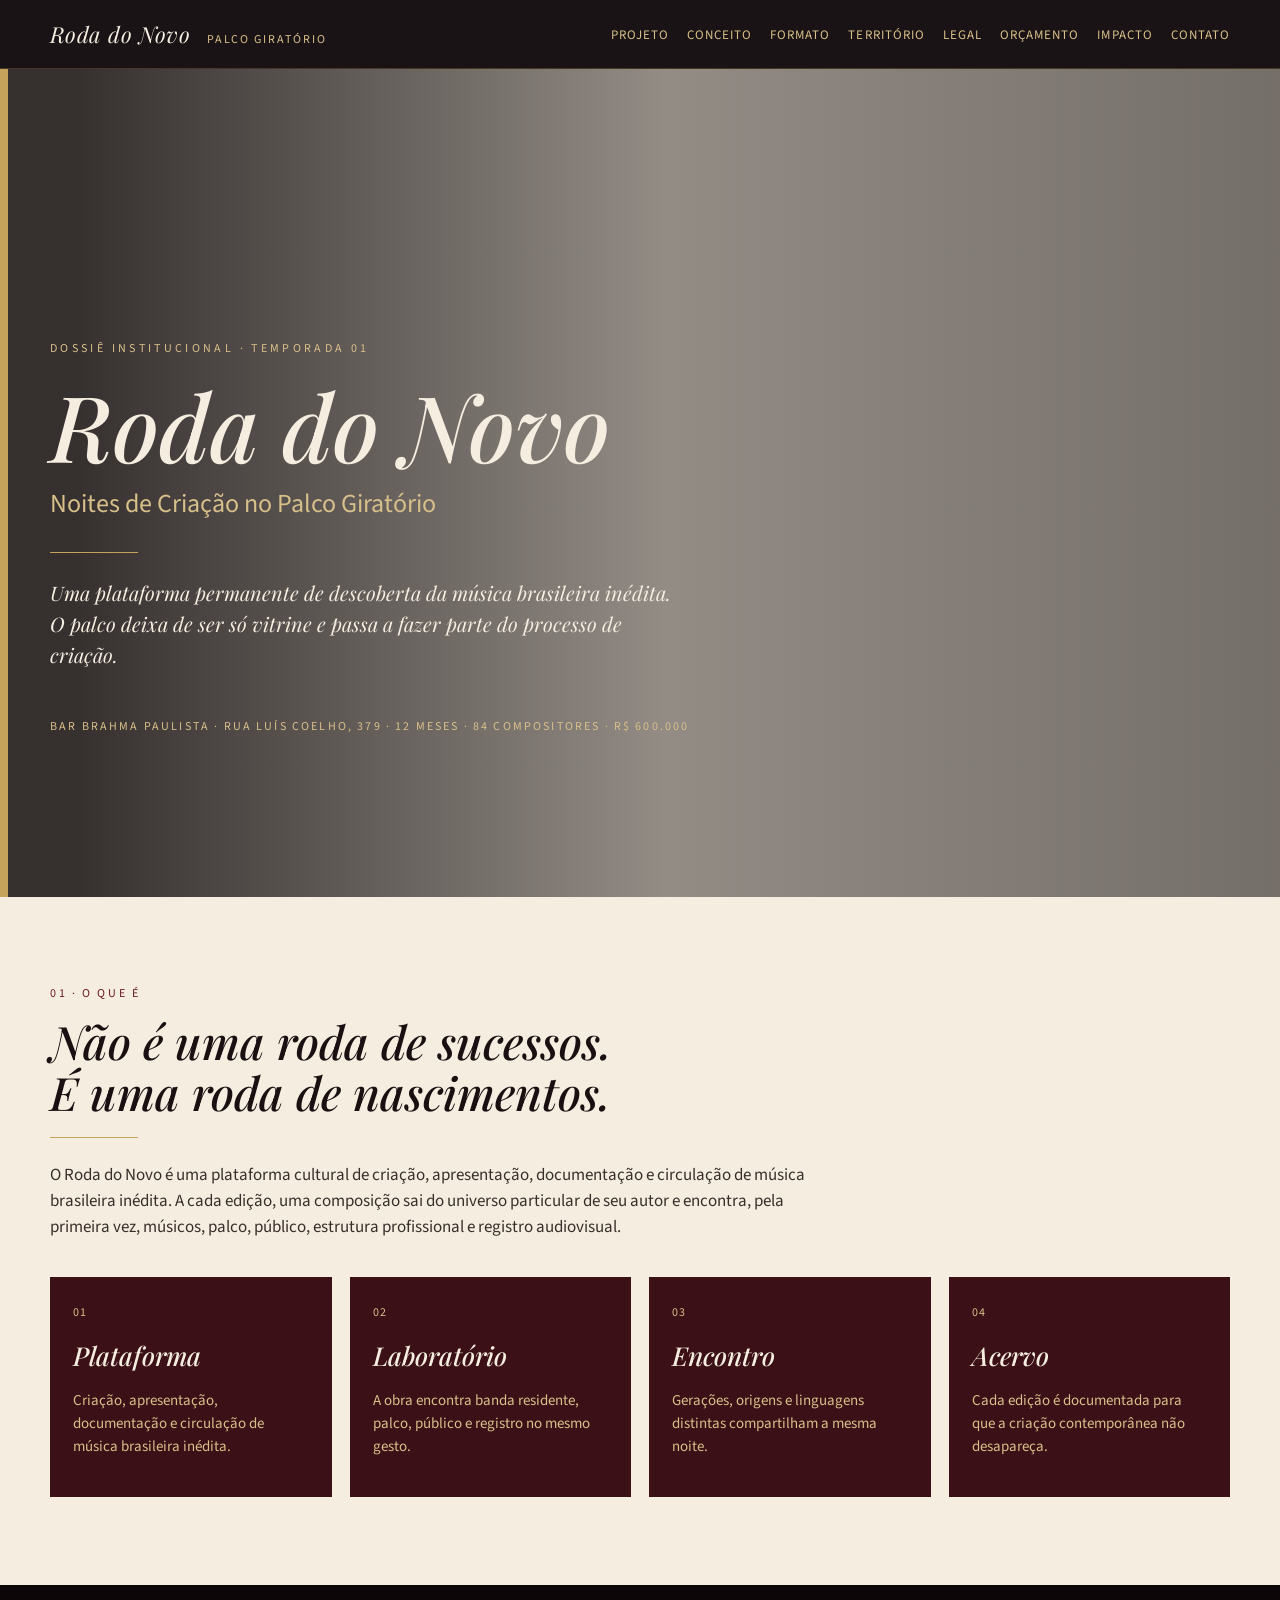
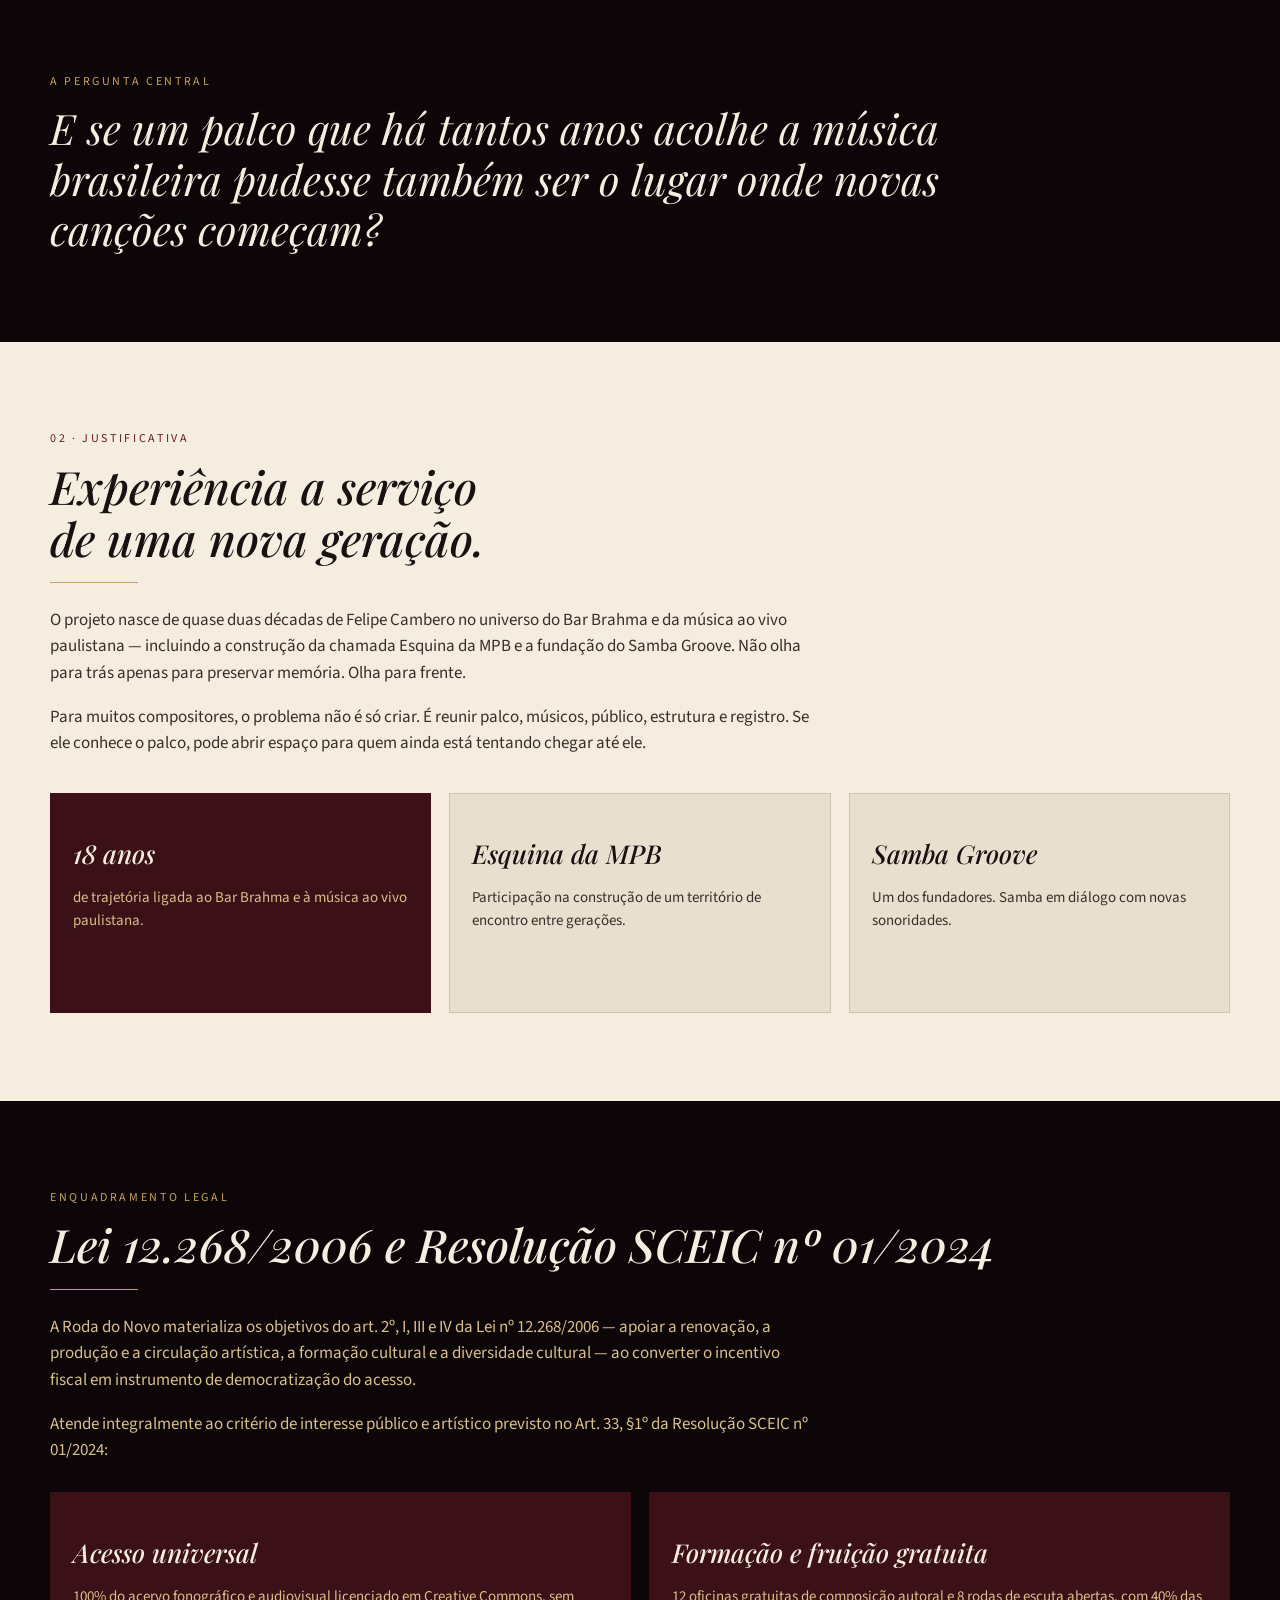
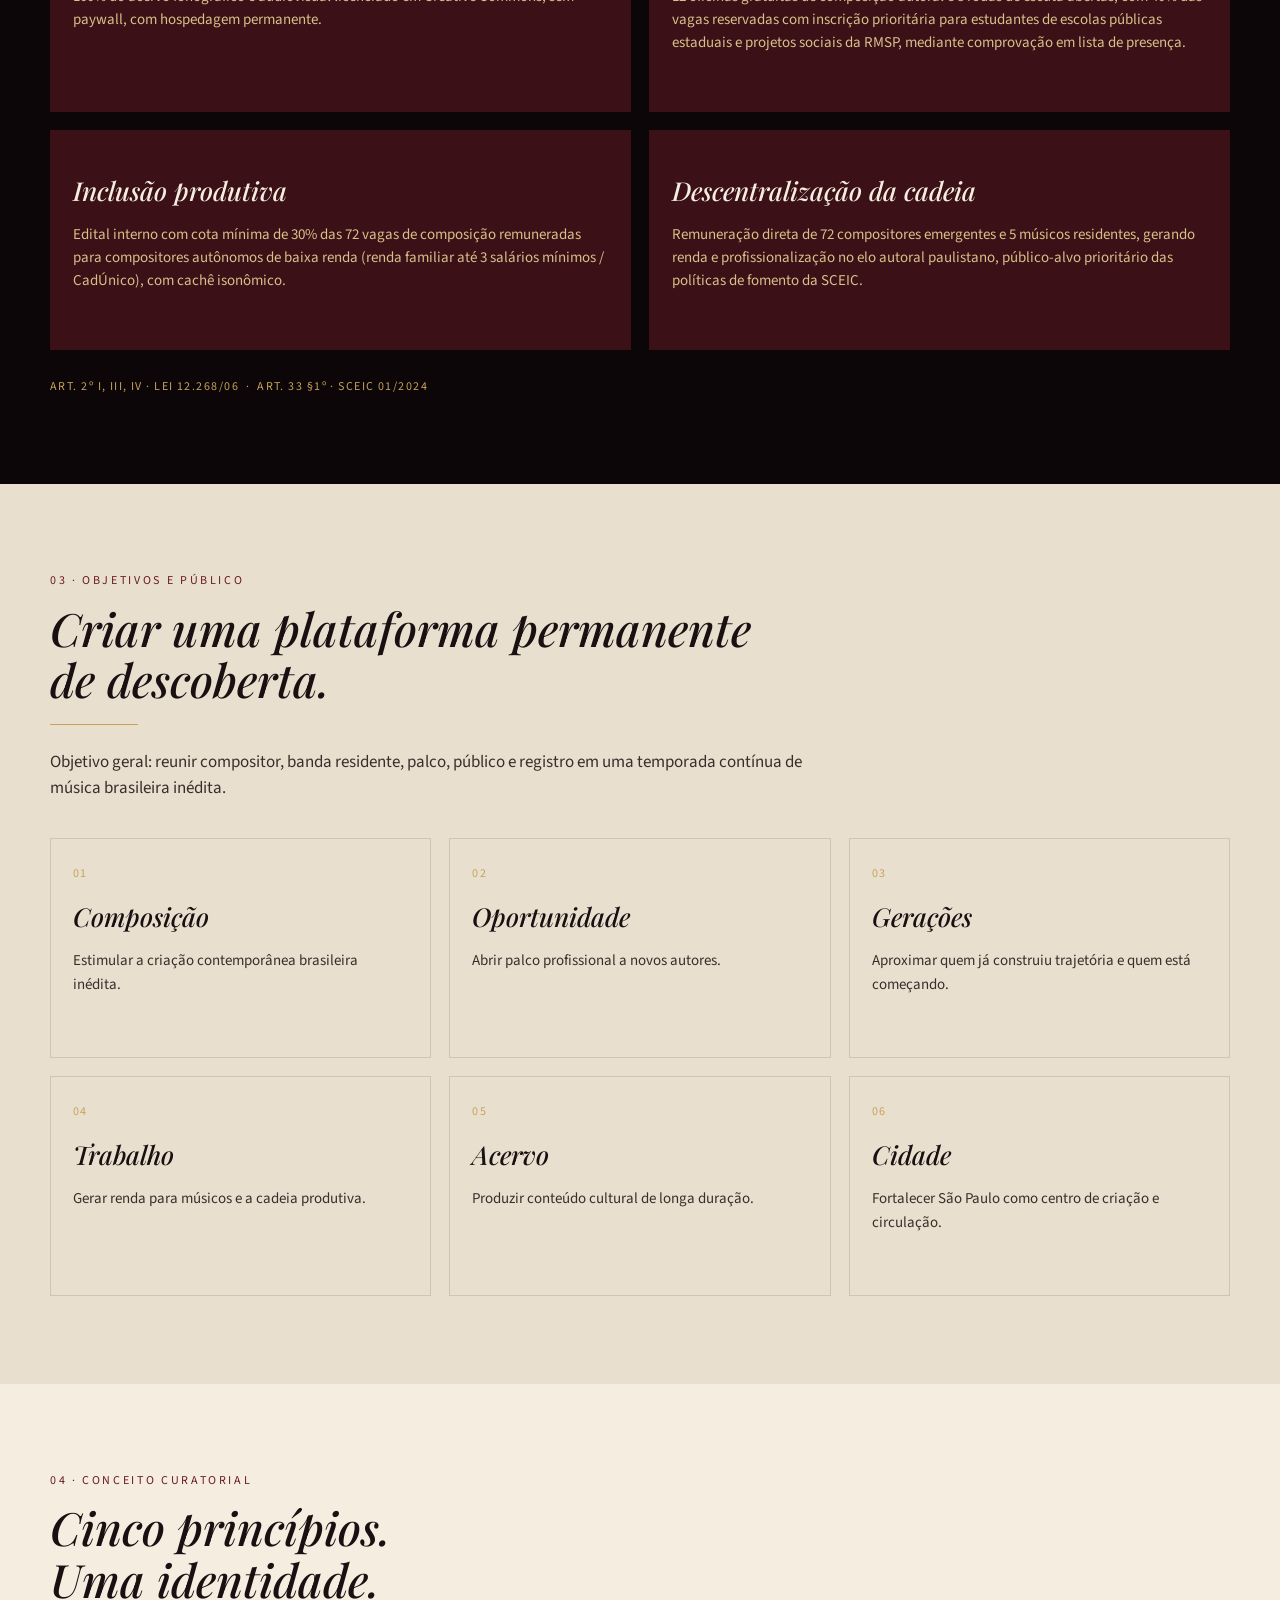
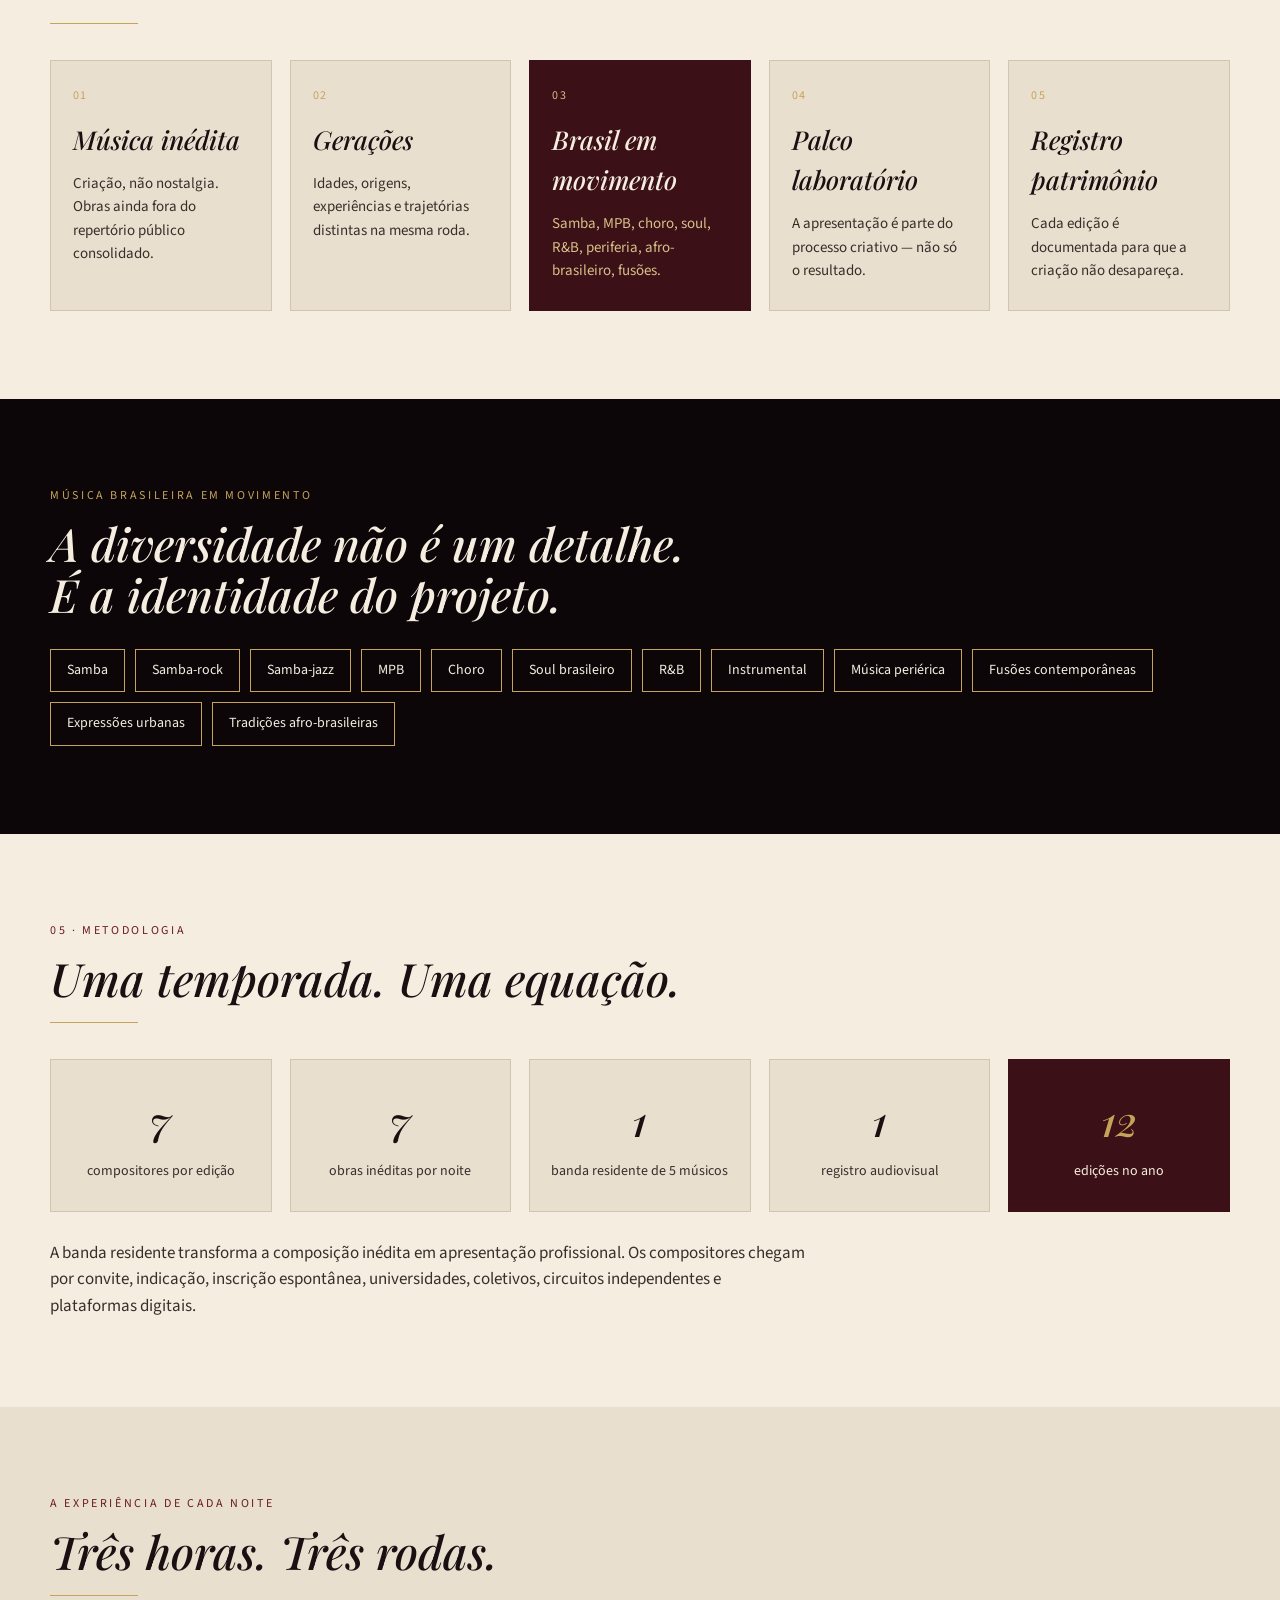
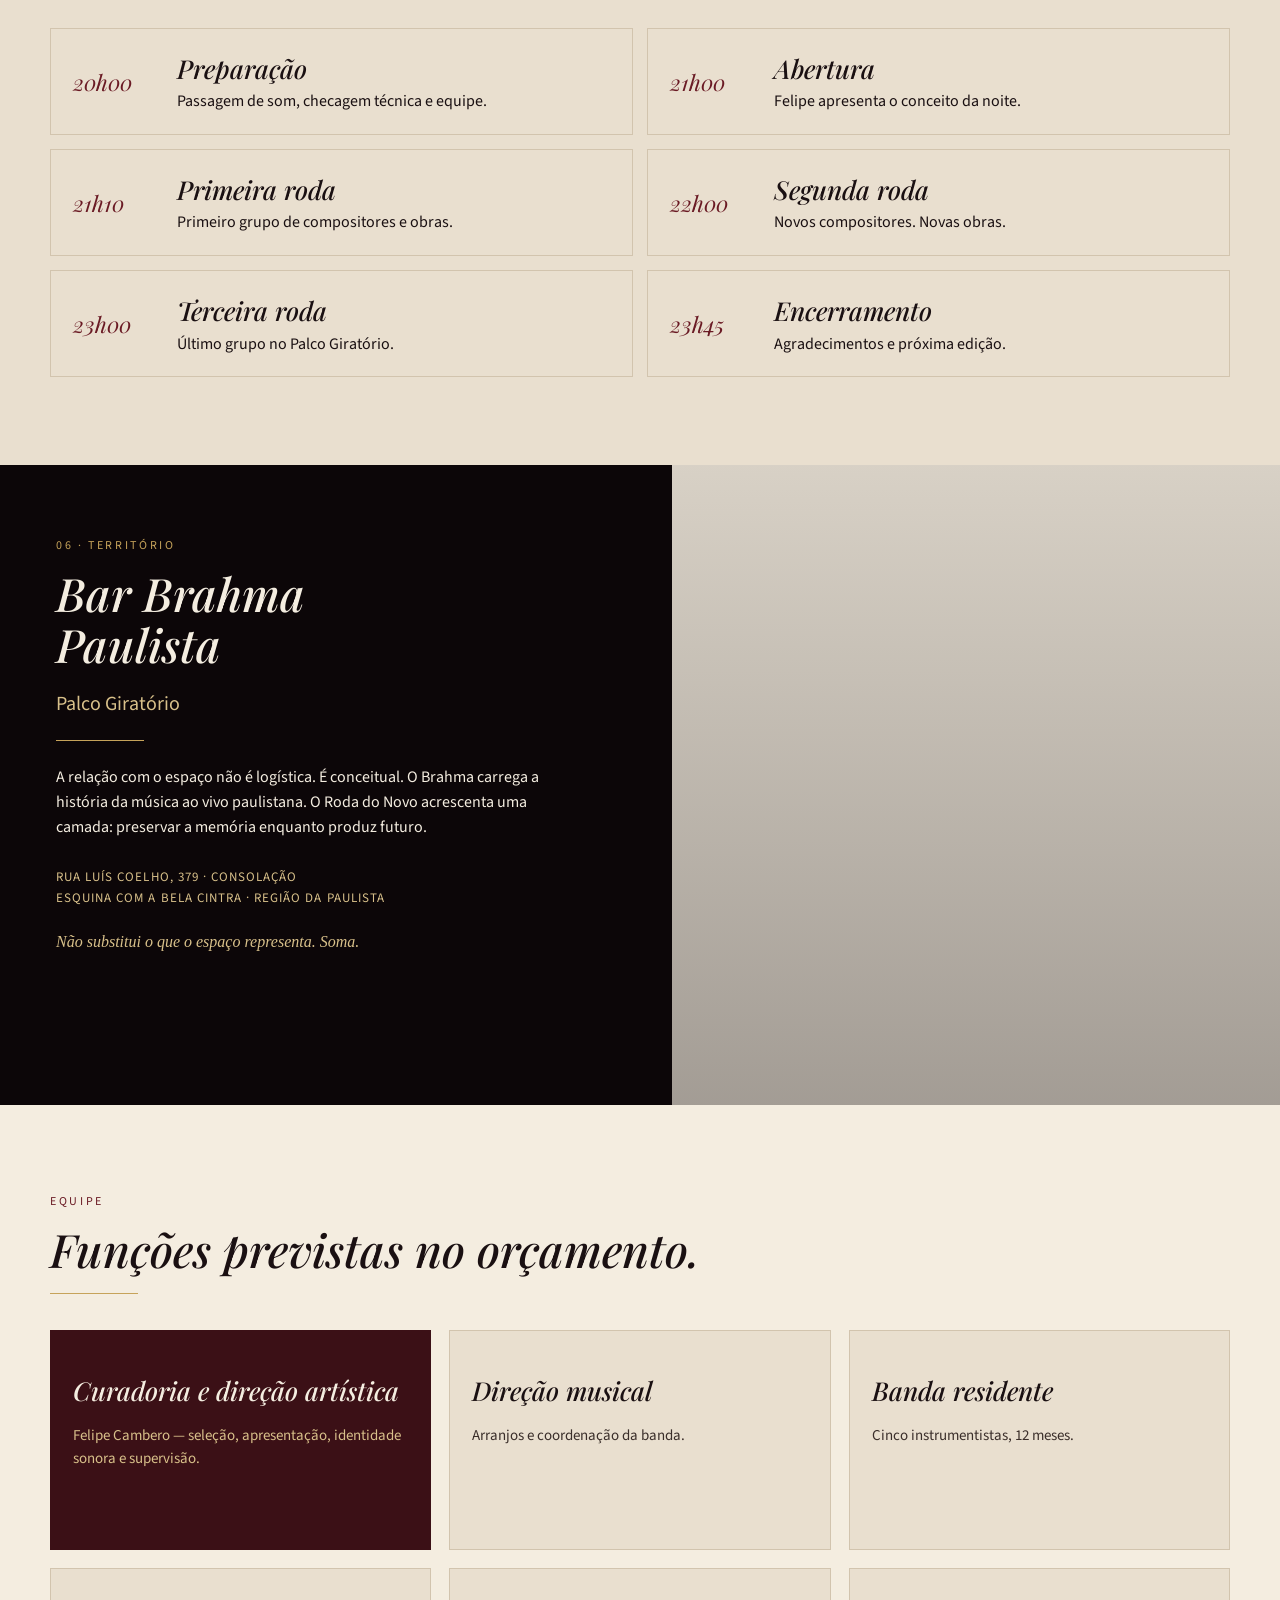
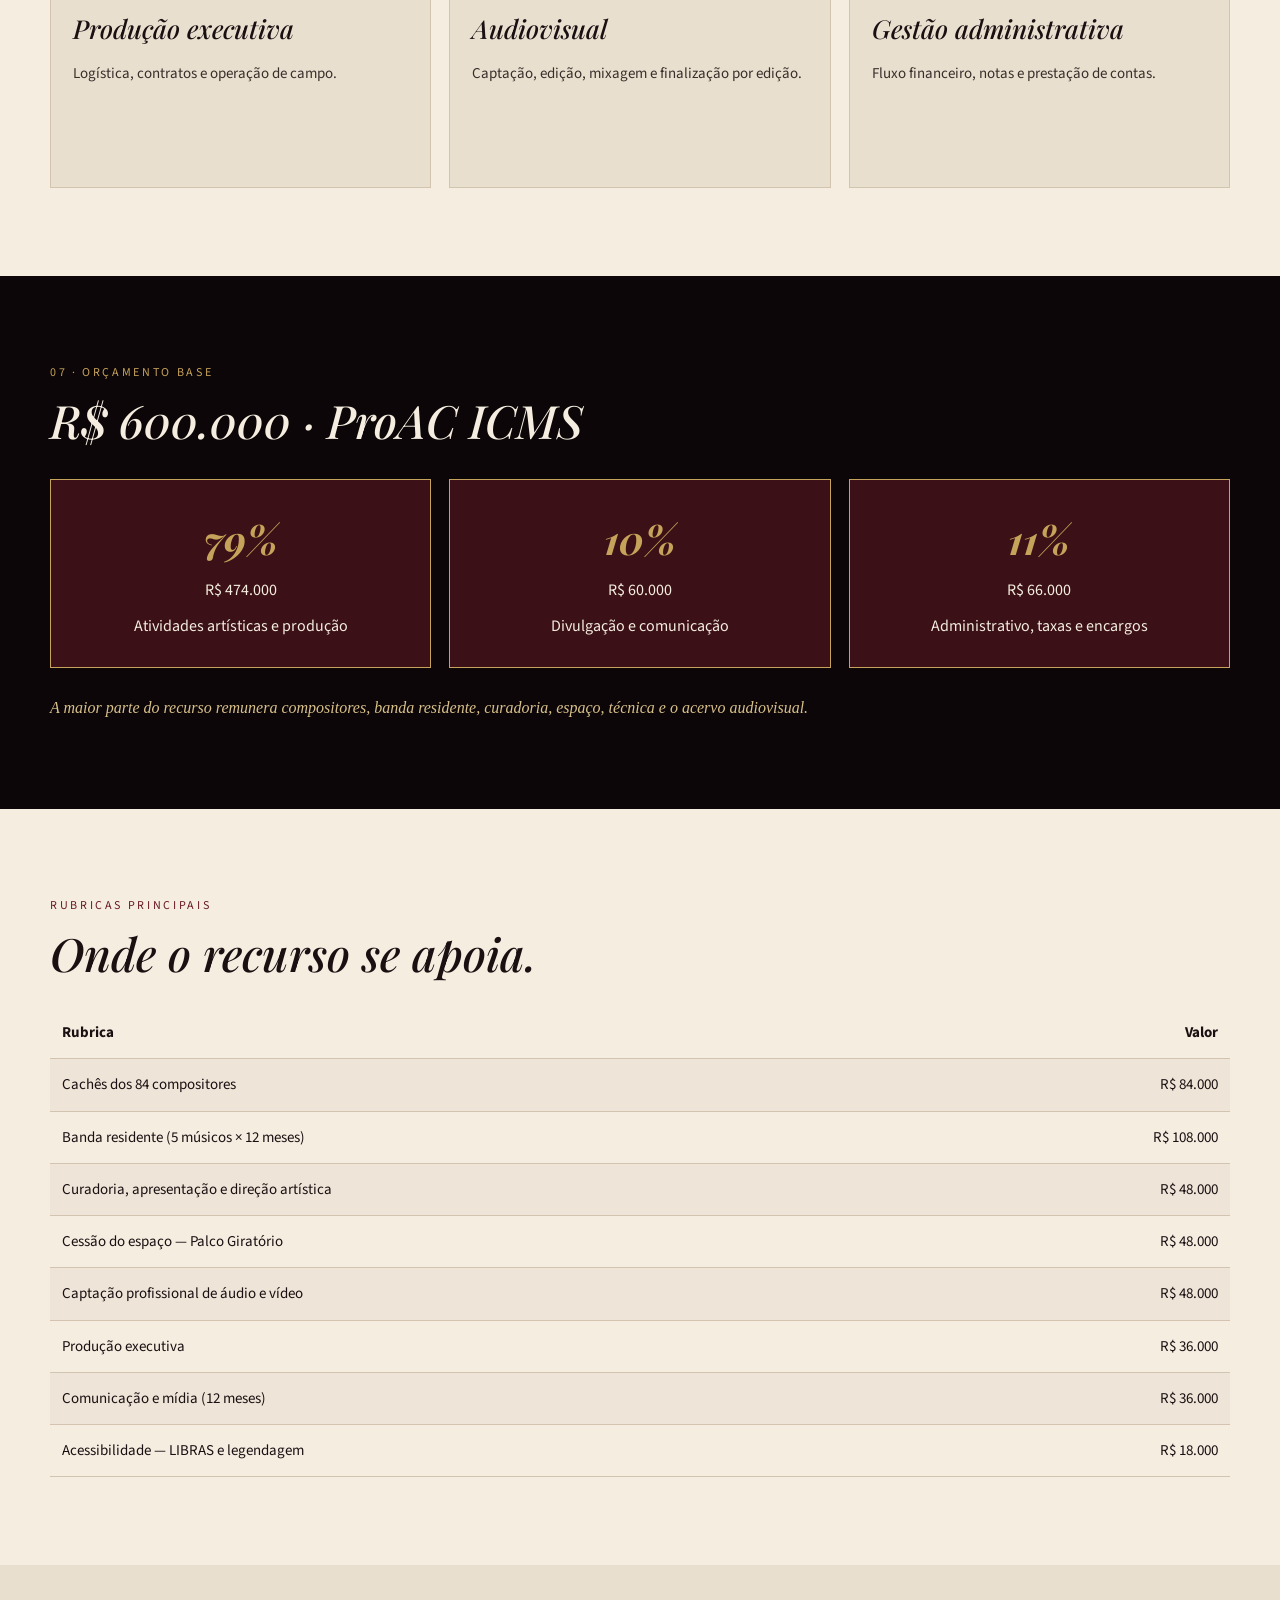
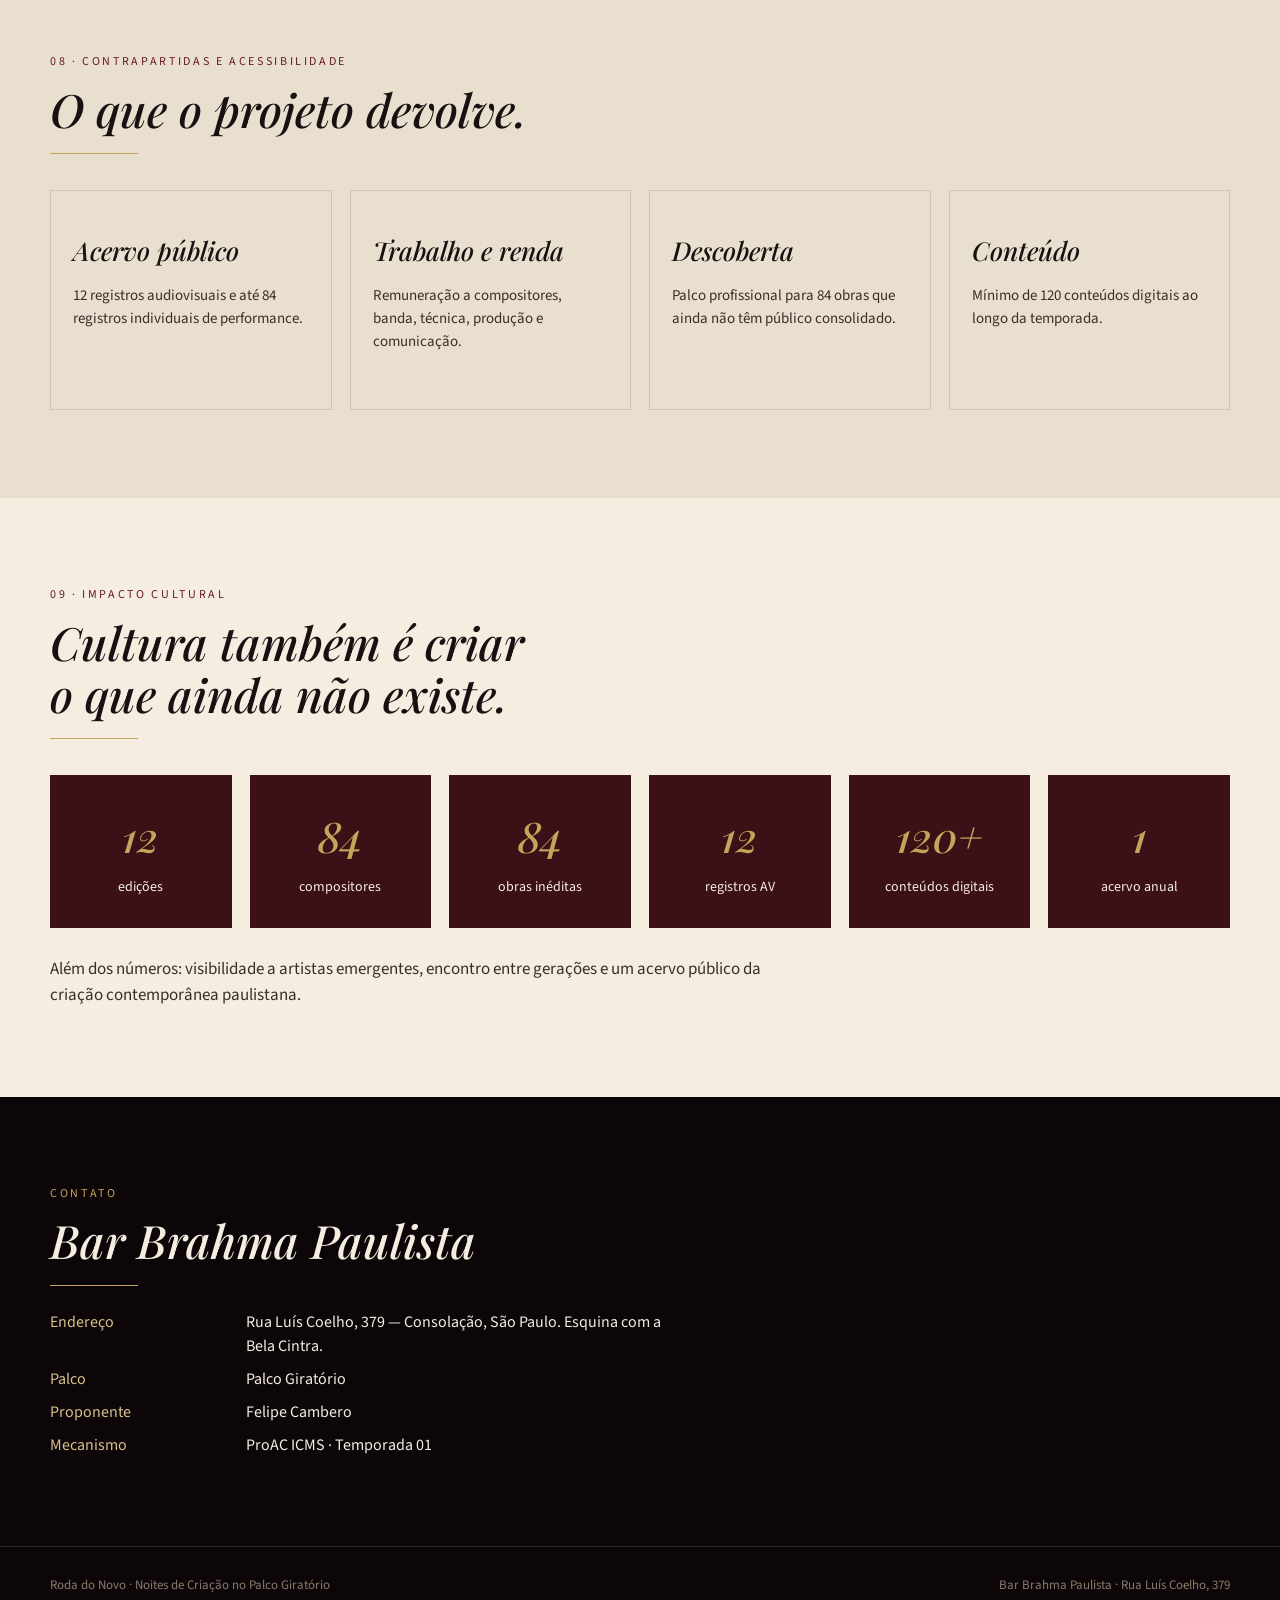
==== commit c04315f5: "Inclui enquadramento legal, corrige endereço Paulista e nome Cambero" ====
--- a/index.html
+++ b/index.html
@@ -20,9 +20,9 @@
         <li><a href="#conceito">Conceito</a></li>
         <li><a href="#formato">Formato</a></li>
         <li><a href="#territorio">Território</a></li>
+        <li><a href="#enquadramento">Legal</a></li>
         <li><a href="#orcamento">Orçamento</a></li>
         <li><a href="#impacto">Impacto</a></li>
-        <li><a href="#materiais">Materiais</a></li>
         <li><a href="#contato">Contato</a></li>
       </ul>
     </div>
@@ -34,7 +34,7 @@
       <p class="sub">Noites de Criação no Palco Giratório</p>
       <hr class="rule" />
       <p class="lead">Uma plataforma permanente de descoberta da música brasileira inédita. O palco deixa de ser só vitrine e passa a fazer parte do processo de criação.</p>
-      <p class="hero-meta">Bar Brahma Paulista · 12 meses · 84 compositores · R$ 600.000</p>
+      <p class="hero-meta">Bar Brahma Paulista · Rua Luís Coelho, 379 · 12 meses · 84 compositores · R$ 600.000</p>
     </div>
   </section>
   <section id="projeto">
@@ -62,13 +62,29 @@
       <p class="sec-label">02 · Justificativa</p>
       <h2>Experiência a serviço<br />de uma nova geração.</h2>
       <hr class="rule" />
-      <p class="muted">O projeto nasce de quase duas décadas de Felipe Cambeiro no universo do Bar Brahma e da música ao vivo paulistana — incluindo a construção da chamada Esquina da MPB e a fundação do Samba Groove. Não olha para trás apenas para preservar memória. Olha para frente.</p>
+      <p class="muted">O projeto nasce de quase duas décadas de Felipe Cambero no universo do Bar Brahma e da música ao vivo paulistana — incluindo a construção da chamada Esquina da MPB e a fundação do Samba Groove. Não olha para trás apenas para preservar memória. Olha para frente.</p>
       <p class="muted" style="margin-top:18px">Para muitos compositores, o problema não é só criar. É reunir palco, músicos, público, estrutura e registro. Se ele conhece o palco, pode abrir espaço para quem ainda está tentando chegar até ele.</p>
       <div class="grid-3" style="margin-top:36px">
         <article class="card dark"><h3>18 anos</h3><p>de trajetória ligada ao Bar Brahma e à música ao vivo paulistana.</p></article>
         <article class="card"><h3>Esquina da MPB</h3><p>Participação na construção de um território de encontro entre gerações.</p></article>
         <article class="card"><h3>Samba Groove</h3><p>Um dos fundadores. Samba em diálogo com novas sonoridades.</p></article>
       </div>
+    </div>
+  </section>
+  <section class="on-dark" id="enquadramento">
+    <div class="wrap">
+      <p class="sec-label">Enquadramento Legal</p>
+      <h2>Lei 12.268/2006 e Resolução SCEIC nº 01/2024</h2>
+      <hr class="rule" />
+      <p class="muted">A Roda do Novo materializa os objetivos do art. 2º, I, III e IV da Lei nº 12.268/2006 — apoiar a renovação, a produção e a circulação artística, a formação cultural e a diversidade cultural — ao converter o incentivo fiscal em instrumento de democratização do acesso.</p>
+      <p class="muted" style="margin-top:18px">Atende integralmente ao critério de interesse público e artístico previsto no Art. 33, §1º da Resolução SCEIC nº 01/2024:</p>
+      <div class="grid-2" style="margin-top:28px">
+        <article class="card dark"><h3>Acesso universal</h3><p>100% do acervo fonográfico e audiovisual licenciado em Creative Commons, sem paywall, com hospedagem permanente.</p></article>
+        <article class="card dark"><h3>Formação e fruição gratuita</h3><p>12 oficinas gratuitas de composição autoral e 8 rodas de escuta abertas, com 40% das vagas reservadas com inscrição prioritária para estudantes de escolas públicas estaduais e projetos sociais da RMSP, mediante comprovação em lista de presença.</p></article>
+        <article class="card dark"><h3>Inclusão produtiva</h3><p>Edital interno com cota mínima de 30% das 72 vagas de composição remuneradas para compositores autônomos de baixa renda (renda familiar até 3 salários mínimos / CadÚnico), com cachê isonômico.</p></article>
+        <article class="card dark"><h3>Descentralização da cadeia</h3><p>Remuneração direta de 72 compositores emergentes e 5 músicos residentes, gerando renda e profissionalização no elo autoral paulistano, público-alvo prioritário das políticas de fomento da SCEIC.</p></article>
+      </div>
+      <p class="cite">Art. 2º I, III, IV · Lei 12.268/06 &nbsp;·&nbsp; Art. 33 §1º · SCEIC 01/2024</p>
     </div>
   </section>
   <section class="on-paper" id="objetivos">
@@ -85,15 +101,6 @@
         <article class="card"><p class="num">05</p><h3>Acervo</h3><p>Produzir conteúdo cultural de longa duração.</p></article>
         <article class="card"><p class="num">06</p><h3>Cidade</h3><p>Fortalecer São Paulo como centro de criação e circulação.</p></article>
       </div>
-      <h3 style="margin-top:56px">Quem o projeto alcança</h3>
-      <div class="grid-3">
-        <article class="card dark"><h3>Compositores</h3><p>Autores emergentes e de trajetórias distintas, com obra inédita a apresentar.</p></article>
-        <article class="card"><h3>Público presente</h3><p>Quem frequenta a música ao vivo paulistana e o Bar Brahma Paulista.</p></article>
-        <article class="card"><h3>Cadeia profissional</h3><p>Músicos residentes, técnica, produção, audiovisual e comunicação.</p></article>
-        <article class="card"><h3>Parceiros</h3><p>Patrocinadores, instituições culturais, casas e mecanismos de incentivo.</p></article>
-        <article class="card"><h3>Público digital</h3><p>Quem acessa o acervo e os conteúdos gerados após cada edição.</p></article>
-        <article class="card"><h3>Formação</h3><p>Universidades, escolas de música, coletivos e circuitos independentes.</p></article>
-      </div>
     </div>
   </section>
   <section id="conceito">
@@ -116,9 +123,8 @@
       <h2>A diversidade não é um detalhe.<br />É a identidade do projeto.</h2>
       <div class="tags">
         <span>Samba</span><span>Samba-rock</span><span>Samba-jazz</span><span>MPB</span><span>Choro</span>
-        <span>Soul brasileiro</span><span>R&B</span><span>Instrumental</span><span>Música periférica</span>
+        <span>Soul brasileiro</span><span>R&B</span><span>Instrumental</span><span>Música periérica</span>
         <span>Fusões contemporâneas</span><span>Expressões urbanas</span><span>Tradições afro-brasileiras</span>
-        <span>Experimentação eletrônica</span><span>Experimentação acústica</span>
       </div>
     </div>
   </section>
@@ -135,7 +141,6 @@
         <article class="stat accent"><strong>12</strong><span>edições no ano</span></article>
       </div>
       <p class="muted" style="margin-top:28px">A banda residente transforma a composição inédita em apresentação profissional. Os compositores chegam por convite, indicação, inscrição espontânea, universidades, coletivos, circuitos independentes e plataformas digitais.</p>
-      <p class="muted" style="margin-top:12px">Critérios de seleção: qualidade, originalidade, potencial artístico, diversidade estética, geracional, territorial e de trajetórias — e compromisso com obra autoral inédita.</p>
     </div>
   </section>
   <section class="on-paper" id="noite">
@@ -153,22 +158,6 @@
       </div>
     </div>
   </section>
-  <section id="etapas">
-    <div class="wrap">
-      <p class="sec-label">Etapas e cronograma</p>
-      <h2>Do desenho ao acervo.</h2>
-      <hr class="rule" />
-      <div class="grid-3">
-        <article class="card"><p class="num">01</p><h3>Preparação</h3><p>Contratações, identidade visual, ensaios-piloto e protocolos de captação.</p></article>
-        <article class="card"><p class="num">02</p><h3>Curadoria mensal</h3><p>Convite, inscrição, seleção e preparação das sete obras da edição.</p></article>
-        <article class="card"><p class="num">03</p><h3>Ensaio</h3><p>Compositor e banda residente no estúdio, antes do palco.</p></article>
-        <article class="card"><p class="num">04</p><h3>Noite ao vivo</h3><p>Três rodas, público, estrutura técnica e captação profissional.</p></article>
-        <article class="card"><p class="num">05</p><h3>Pós-produção</h3><p>Edição, mixagem, finalização e conteúdos digitais da edição.</p></article>
-        <article class="card"><p class="num">06</p><h3>Prestação e acervo</h3><p>Relatório mensal, relatório final e acervo audiovisual anual.</p></article>
-      </div>
-      <p class="field">Campo a preencher: mês de início da temporada · dia fixo da edição · ano de execução. Em paralelo, todos os meses: curadoria da edição seguinte, ensaio, comunicação, relatório e pós-produção. Ao final: 12 relatórios mensais, 1 relatório final e 1 acervo audiovisual anual.</p>
-    </div>
-  </section>
   <div class="split" id="territorio">
     <div class="split-copy">
       <p class="sec-label">06 · Território</p>
@@ -176,9 +165,10 @@
       <p class="sub" style="color:var(--gold-soft);margin:8px 0 20px;font-size:20px">Palco Giratório</p>
       <hr class="rule" />
       <p style="max-width:520px">A relação com o espaço não é logística. É conceitual. O Brahma carrega a história da música ao vivo paulistana. O Roda do Novo acrescenta uma camada: preservar a memória enquanto produz futuro.</p>
+      <p class="addr">Rua Luís Coelho, 379 · Consolação<br />Esquina com a Bela Cintra · região da Paulista</p>
       <p style="margin-top:22px;font-family:Georgia,serif;font-style:italic;color:var(--gold-soft)">Não substitui o que o espaço representa. Soma.</p>
     </div>
-    <div class="split-photo" role="img" aria-label="Palco Giratório do Bar Brahma Paulista"></div>
+    <div class="split-photo" role="img" aria-label="Palco ao vivo no Bar Brahma Paulista"></div>
   </div>
   <section id="equipe">
     <div class="wrap">
@@ -186,12 +176,12 @@
       <h2>Funções previstas no orçamento.</h2>
       <hr class="rule" />
       <div class="grid-3">
-        <article class="card dark"><h3>Curadoria e direção artística</h3><p>Felipe Cambeiro — seleção, apresentação, identidade sonora e supervisão.</p></article>
-        <article class="card"><h3>Direção musical</h3><p>Arranjos e coordenação da banda. Nome a preencher.</p></article>
-        <article class="card"><h3>Banda residente</h3><p>Cinco instrumentistas, 12 meses. Nomes a preencher.</p></article>
-        <article class="card"><h3>Produção executiva</h3><p>Logística, contratos e operação de campo. Nome a preencher.</p></article>
+        <article class="card dark"><h3>Curadoria e direção artística</h3><p>Felipe Cambero — seleção, apresentação, identidade sonora e supervisão.</p></article>
+        <article class="card"><h3>Direção musical</h3><p>Arranjos e coordenação da banda.</p></article>
+        <article class="card"><h3>Banda residente</h3><p>Cinco instrumentistas, 12 meses.</p></article>
+        <article class="card"><h3>Produção executiva</h3><p>Logística, contratos e operação de campo.</p></article>
         <article class="card"><h3>Audiovisual</h3><p>Captação, edição, mixagem e finalização por edição.</p></article>
-        <article class="card"><h3>Gestão administrativa</h3><p>Fluxo financeiro, notas e prestação de contas. Nome a preencher.</p></article>
+        <article class="card"><h3>Gestão administrativa</h3><p>Fluxo financeiro, notas e prestação de contas.</p></article>
       </div>
     </div>
   </section>
@@ -224,7 +214,6 @@
           <tr><td>Acessibilidade — LIBRAS e legendagem</td><td>R$ 18.000</td></tr>
         </tbody>
       </table>
-      <p class="muted" style="margin-top:16px;font-size:14px">Fonte: planilha orçamentária do projeto. O demonstrativo completo das 18 rubricas está no material para download.</p>
     </div>
   </section>
   <section class="on-paper" id="contrapartidas">
@@ -238,11 +227,6 @@
         <article class="card"><h3>Descoberta</h3><p>Palco profissional para 84 obras que ainda não têm público consolidado.</p></article>
         <article class="card"><h3>Conteúdo</h3><p>Mínimo de 120 conteúdos digitais ao longo da temporada.</p></article>
       </div>
-      <div class="grid-2" style="margin-top:28px">
-        <article class="card dark"><p class="num">Previsto no orçamento</p><h3>R$ 18.000 · 12 edições</h3><p>Tradução e interpretação em LIBRAS e legendagem descritiva dos registros audiovisuais de cada edição.</p></article>
-        <article class="card"><p class="num">A preencher</p><h3>Acessibilidade do espaço</h3><p>Circulação física, LIBRAS ao vivo, audiodescrição se exigida pelo edital e protocolo de acolhimento no local.</p></article>
-      </div>
-      <p class="field">Campos a preencher para o protocolo ProAC: política de gratuidade ou meia-entrada; atividades formativas extras; percentual de ocupação destinado a público prioritário; contrapartidas específicas do edital vigente.</p>
     </div>
   </section>
   <section id="impacto">
@@ -258,82 +242,26 @@
         <article class="stat accent"><strong>120+</strong><span>conteúdos digitais</span></article>
         <article class="stat accent"><strong>1</strong><span>acervo anual</span></article>
       </div>
-      <p class="muted" style="margin-top:28px">Além dos números: visibilidade a artistas emergentes, encontro entre gerações, trabalho para a cadeia produtiva e São Paulo afirmada como centro de criação — não só de repertório consagrado.</p>
-    </div>
-  </section>
-  <section class="on-paper" id="comunicacao">
-    <div class="wrap">
-      <p class="sec-label">Comunicação</p>
-      <h2>A noite continua depois do palco.</h2>
-      <div class="grid-4">
-        <article class="card dark"><h3>Identidade</h3><p>Key visual, site, peças gráficas e capa do acervo. R$ 12.000</p></article>
-        <article class="card"><h3>Mídia digital</h3><p>Redes, conteúdo e tráfego. Instagram, TikTok e YouTube. R$ 36.000</p></article>
-        <article class="card"><h3>Imprensa</h3><p>Releases, clipping e veículos de cultura paulistana. R$ 12.000</p></article>
-        <article class="card"><h3>Acervo</h3><p>Registros de edição e performances individuais para circulação futura.</p></article>
-      </div>
-      <p class="field">Campos a preencher: handles oficiais do projeto (além de @OFELIPECAMBERO); calendário de lançamento de cada registro; política de uso de imagem dos compositores.</p>
-    </div>
-  </section>
-  <section id="parceiros">
-    <div class="wrap">
-      <p class="sec-label">Por que estar junto</p>
-      <h2>Não é patrocinar um produto pronto.<br />É participar de um processo.</h2>
-      <hr class="rule" />
-      <div class="grid-3">
-        <article class="card"><h3>Descoberta</h3><p>Estar no primeiro encontro entre obra, palco e público.</p></article>
-        <article class="card"><h3>Cultura viva</h3><p>Apoiar criação contemporânea — não só o já consagrado.</p></article>
-        <article class="card"><h3>Talento</h3><p>Abrir caminho a compositores e à cadeia da música.</p></article>
-        <article class="card"><h3>São Paulo</h3><p>Ligar a marca a um território de encontro e circulação.</p></article>
-        <article class="card"><h3>Método</h3><p>Formato com curadoria, banda, registro e metas mensuráveis.</p></article>
-        <article class="card"><h3>Legado</h3><p>Associar-se a um acervo que permanece depois da temporada.</p></article>
-      </div>
-    </div>
-  </section>
-  <section class="on-dark" id="materiais">
-    <div class="wrap">
-      <p class="sec-label">Materiais institucionais</p>
-      <h2>Pronto para envio e protocolo.</h2>
-      <div class="grid-3 materials">
-        <a href="https://github.com/webguitar/roda-do-novo" target="_blank" rel="noopener">
-          <small>Repositório</small>
-          <h3 style="margin:10px 0">Código do site</h3>
-          <p>Versão pública no GitHub. Apresentação, dossiê e planilha seguem no pacote local.</p>
-        </a>
-        <a href="https://wa.me/5511992660269">
-          <small>WhatsApp</small>
-          <h3 style="margin:10px 0">Solicitar materiais</h3>
-          <p>Apresentação institucional, dossiê comercial e orçamento analítico.</p>
-        </a>
-        <a href="mailto:felipe.cambero@gmail.com">
-          <small>E-mail</small>
-          <h3 style="margin:10px 0">felipe.cambero@gmail.com</h3>
-          <p>Canal institucional para patrocínio, casa e mecanismo de incentivo.</p>
-        </a>
-      </div>
-      <p style="margin-top:28px;color:var(--gold-soft)">Documentos ainda a reunir: carta de anuência do Bar Brahma Paulista; certidões do proponente; CNPJ ou enquadramento do edital; autorizações de imagem; minutas de cachê; plano de gratuidade e de acessibilidade física.</p>
-    </div>
-  </section>
-  <section class="on-dark" id="contato" style="padding-top:48px;background:linear-gradient(180deg, rgba(18,8,10,0.88), rgba(18,8,10,0.94));">
-    <div class="wrap">
-      <p class="sec-label">Frase-síntese</p>
-      <p class="quote-block">O passado nos deu a experiência. O presente nos dá a oportunidade. O futuro pode nos trazer novas músicas para celebrar.</p>
-      <hr class="rule" style="margin-top:36px" />
-      <h2 style="margin-top:28px">Felipe Cambeiro</h2>
-      <p style="color:var(--gold-soft)">Proponente · Músico · Compositor · Curador · Diretor Artístico</p>
+      <p class="muted" style="margin-top:28px">Além dos números: visibilidade a artistas emergentes, encontro entre gerações e um acervo público da criação contemporânea paulistana.</p>
+    </div>
+  </section>
+  <section class="on-dark" id="contato">
+    <div class="wrap">
+      <p class="sec-label">Contato</p>
+      <h2>Bar Brahma Paulista</h2>
+      <hr class="rule" />
       <dl class="contact-grid">
-        <dt>WhatsApp</dt><dd><a href="https://wa.me/5511992660269">(11) 99266-0269</a></dd>
-        <dt>E-mail</dt><dd><a href="mailto:felipe.cambero@gmail.com">felipe.cambero@gmail.com</a></dd>
-        <dt>Instagram</dt><dd><a href="https://instagram.com/OFELIPECAMBERO" target="_blank" rel="noopener">@OFELIPECAMBERO</a></dd>
-        <dt>LinkedIn</dt><dd>Felipe Cambero</dd>
+        <dt>Endereço</dt><dd>Rua Luís Coelho, 379 — Consolação, São Paulo. Esquina com a Bela Cintra.</dd>
+        <dt>Palco</dt><dd>Palco Giratório</dd>
+        <dt>Proponente</dt><dd>Felipe Cambero</dd>
+        <dt>Mecanismo</dt><dd>ProAC ICMS · Temporada 01</dd>
       </dl>
-      <p style="margin-top:28px;color:var(--gold-soft);font-size:14px">Nome civil do proponente: Webster Felipe Gomes Cambeiro</p>
-      <p style="margin-top:10px;font-family:Georgia,serif;font-style:italic">12 meses. 84 compositores. 84 músicas inéditas.</p>
     </div>
   </section>
   <footer class="site-foot">
     <div class="wrap foot-inner">
-      <p>Roda do Novo · Noites de Criação no Palco Giratório</p>
-      <p>Bar Brahma Paulista · São Paulo · <span data-year></span></p>
+      <div>Roda do Novo · Noites de Criação no Palco Giratório</div>
+      <div>Bar Brahma Paulista · Rua Luís Coelho, 379</div>
     </div>
   </footer>
   <script src="js/site.js"></script>
--- a/css/site.css
+++ b/css/site.css
@@ -1,5 +1,5 @@
 :root {
-  --deep: #12080a;
+  --deep: #0c0608;
   --burgundy: #3b1016;
   --wine: #6a1a24;
   --cream: #f4ede0;
@@ -33,7 +33,7 @@
   position: sticky;
   top: 0;
   z-index: 40;
-  background: rgba(18, 8, 10, 0.92);
+  background: rgba(12, 6, 8, 0.94);
   backdrop-filter: blur(16px);
   border-bottom: 1px solid rgba(198, 163, 90, 0.25);
 }
@@ -78,8 +78,8 @@
 .hero {
   min-height: 92vh;
   background:
-    linear-gradient(90deg, rgba(18,8,10,0.78) 8%, rgba(18,8,10,0.35) 55%, rgba(18,8,10,0.45) 100%),
-    url("../img/palco-noite.jpg") center/cover no-repeat;
+    linear-gradient(90deg, rgba(12,6,8,0.82) 6%, rgba(12,6,8,0.42) 52%, rgba(12,6,8,0.55) 100%),
+    url("https://images.unsplash.com/photo-1511192336575-5a79af67a986?auto=format&fit=crop&w=2000&q=80") center/cover no-repeat;
   color: var(--cream);
   display: flex;
   align-items: flex-end;
@@ -92,7 +92,7 @@
   width: 8px;
   background: var(--gold);
 }
-.hero-inner { padding: 80px 0 72px; }
+.hero-inner { padding: 80px 0 72px; position: relative; z-index: 1; }
 .kicker {
   letter-spacing: 0.28em;
   text-transform: uppercase;
@@ -155,6 +155,7 @@
 .on-dark { background: var(--deep); color: var(--cream); }
 .on-dark .sec-label, .on-dark .kicker { color: var(--gold); }
 .on-dark h2 { color: var(--cream); }
+.on-dark .muted { color: var(--gold-soft); }
 .on-paper { background: var(--paper); }
 
 .quote-block {
@@ -236,7 +237,16 @@
 }
 .split-copy .sec-label { color: var(--gold); }
 .split-photo {
-  background: url("../img/palco-arena.jpg") center/cover no-repeat;
+  background:
+    linear-gradient(180deg, rgba(12,6,8,0.12), rgba(12,6,8,0.35)),
+    url("https://images.unsplash.com/photo-1493225457124-a3eb161ffa5f?auto=format&fit=crop&w=1600&q=80") center/cover no-repeat;
+}
+.addr {
+  margin-top: 28px;
+  letter-spacing: 0.08em;
+  text-transform: uppercase;
+  font-size: 13px;
+  color: var(--gold-soft);
 }
 
 .tags { display: flex; flex-wrap: wrap; gap: 10px; margin-top: 28px; }
@@ -273,6 +283,14 @@
 }
 .budget-cats em { font-style: normal; display: block; margin: 8px 0 12px; }
 
+.cite {
+  margin-top: 28px;
+  letter-spacing: 0.12em;
+  text-transform: uppercase;
+  font-size: 12px;
+  color: var(--gold);
+}
+
 .field {
   margin-top: 24px;
   border: 1px dashed var(--gold);
@@ -283,6 +301,7 @@
   font-size: 14px;
 }
 
+.materials { display: grid; grid-template-columns: 1fr 1fr; gap: 16px; margin-top: 28px; }
 .materials a {
   display: block;
   background: var(--paper);
@@ -293,7 +312,7 @@
 .materials a:hover { border-color: var(--gold); }
 .materials small { color: var(--mute); letter-spacing: 0.12em; text-transform: uppercase; font-size: 11px; }
 
-.contact-grid { display: grid; grid-template-columns: 180px 1fr; gap: 8px 16px; max-width: 520px; margin-top: 24px; }
+.contact-grid { display: grid; grid-template-columns: 180px 1fr; gap: 8px 16px; max-width: 640px; margin-top: 24px; }
 .contact-grid dt { color: var(--gold-soft); }
 .contact-grid a { color: var(--cream); text-decoration: none; }
 
@@ -309,7 +328,7 @@
 @media (max-width: 980px) {
   .grid-4, .grid-5, .grid-6 { grid-template-columns: repeat(2, 1fr); }
   .split { grid-template-columns: 1fr; min-height: auto; }
-  .split-photo { min-height: 320px; }
+  .split-photo { min-height: 360px; }
   .nav-toggle { display: block; }
   .nav-links {
     display: none;
@@ -320,6 +339,7 @@
     padding: 16px 20px 24px;
   }
   .nav.open .nav-links { display: flex; }
+  .materials { grid-template-columns: 1fr; }
 }
 @media (max-width: 680px) {
   .grid-4, .grid-5, .grid-6, .grid-3, .grid-2, .night { grid-template-columns: 1fr; }
